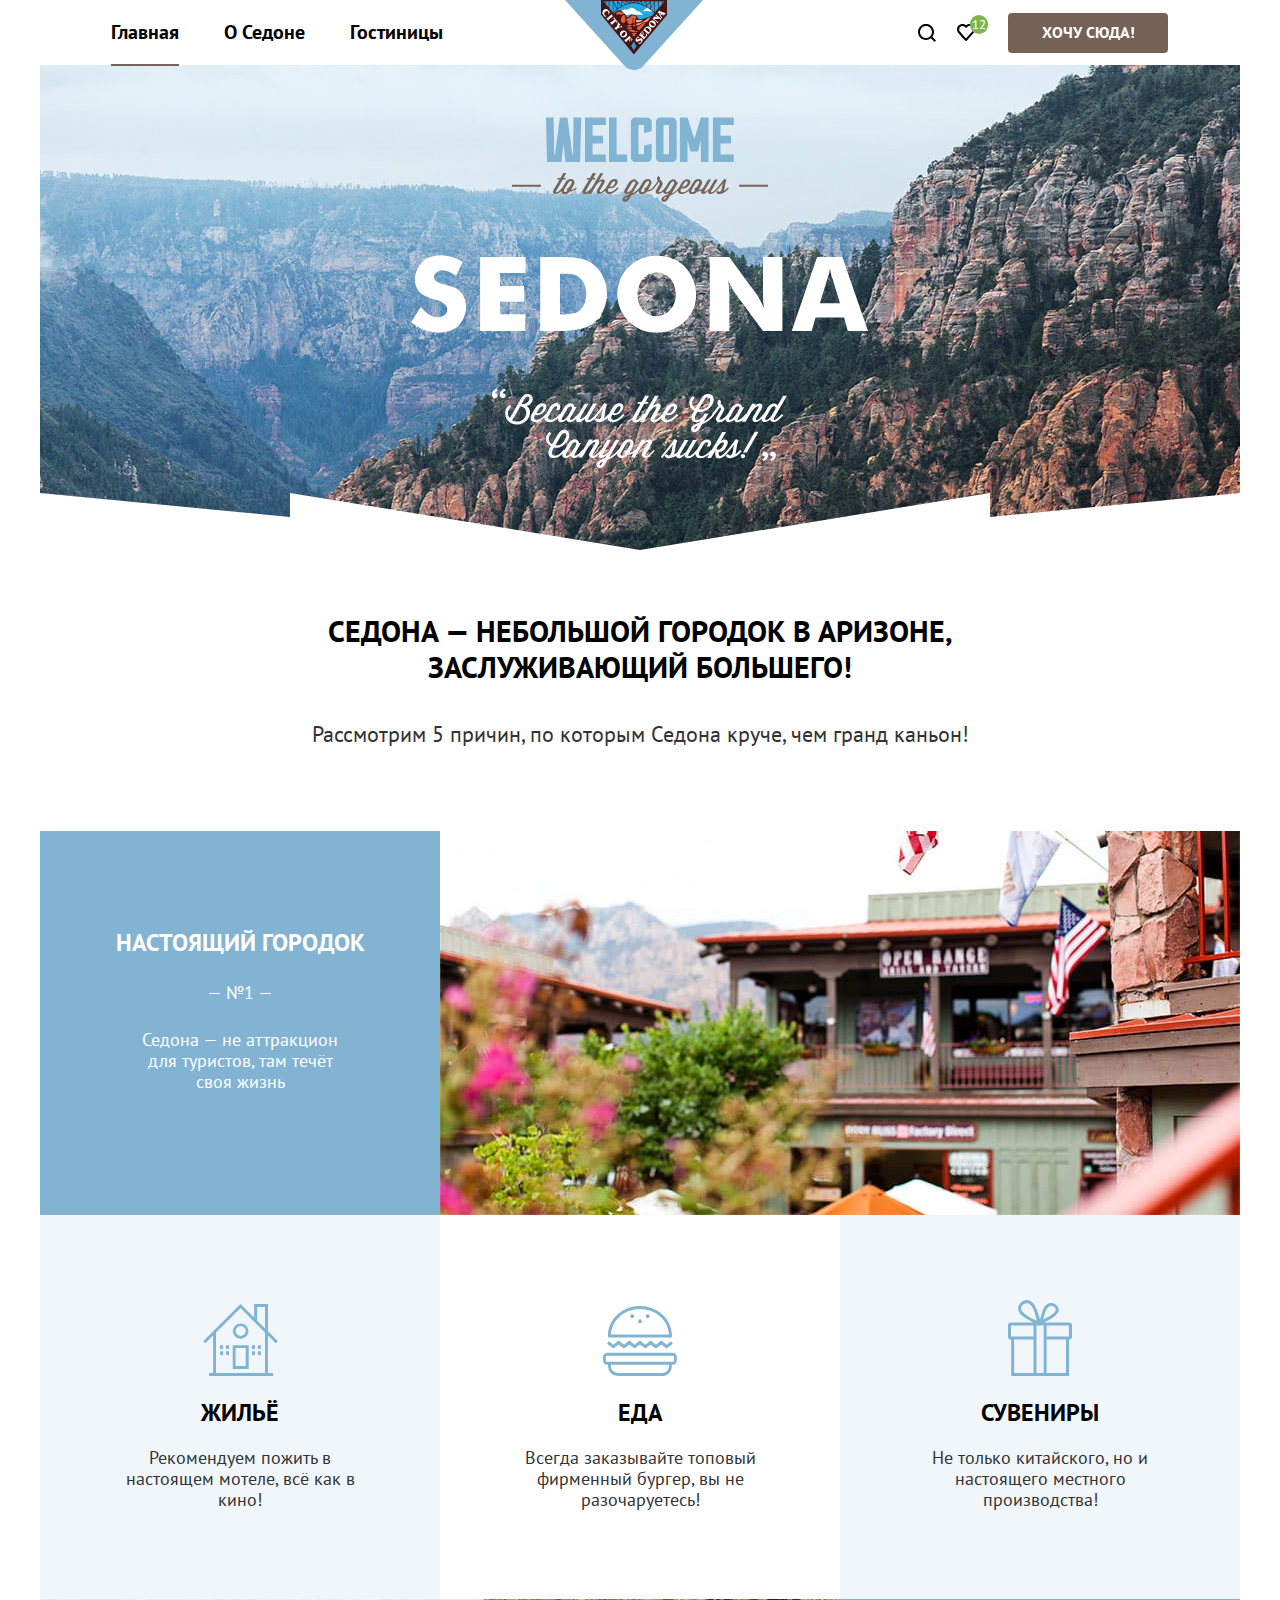
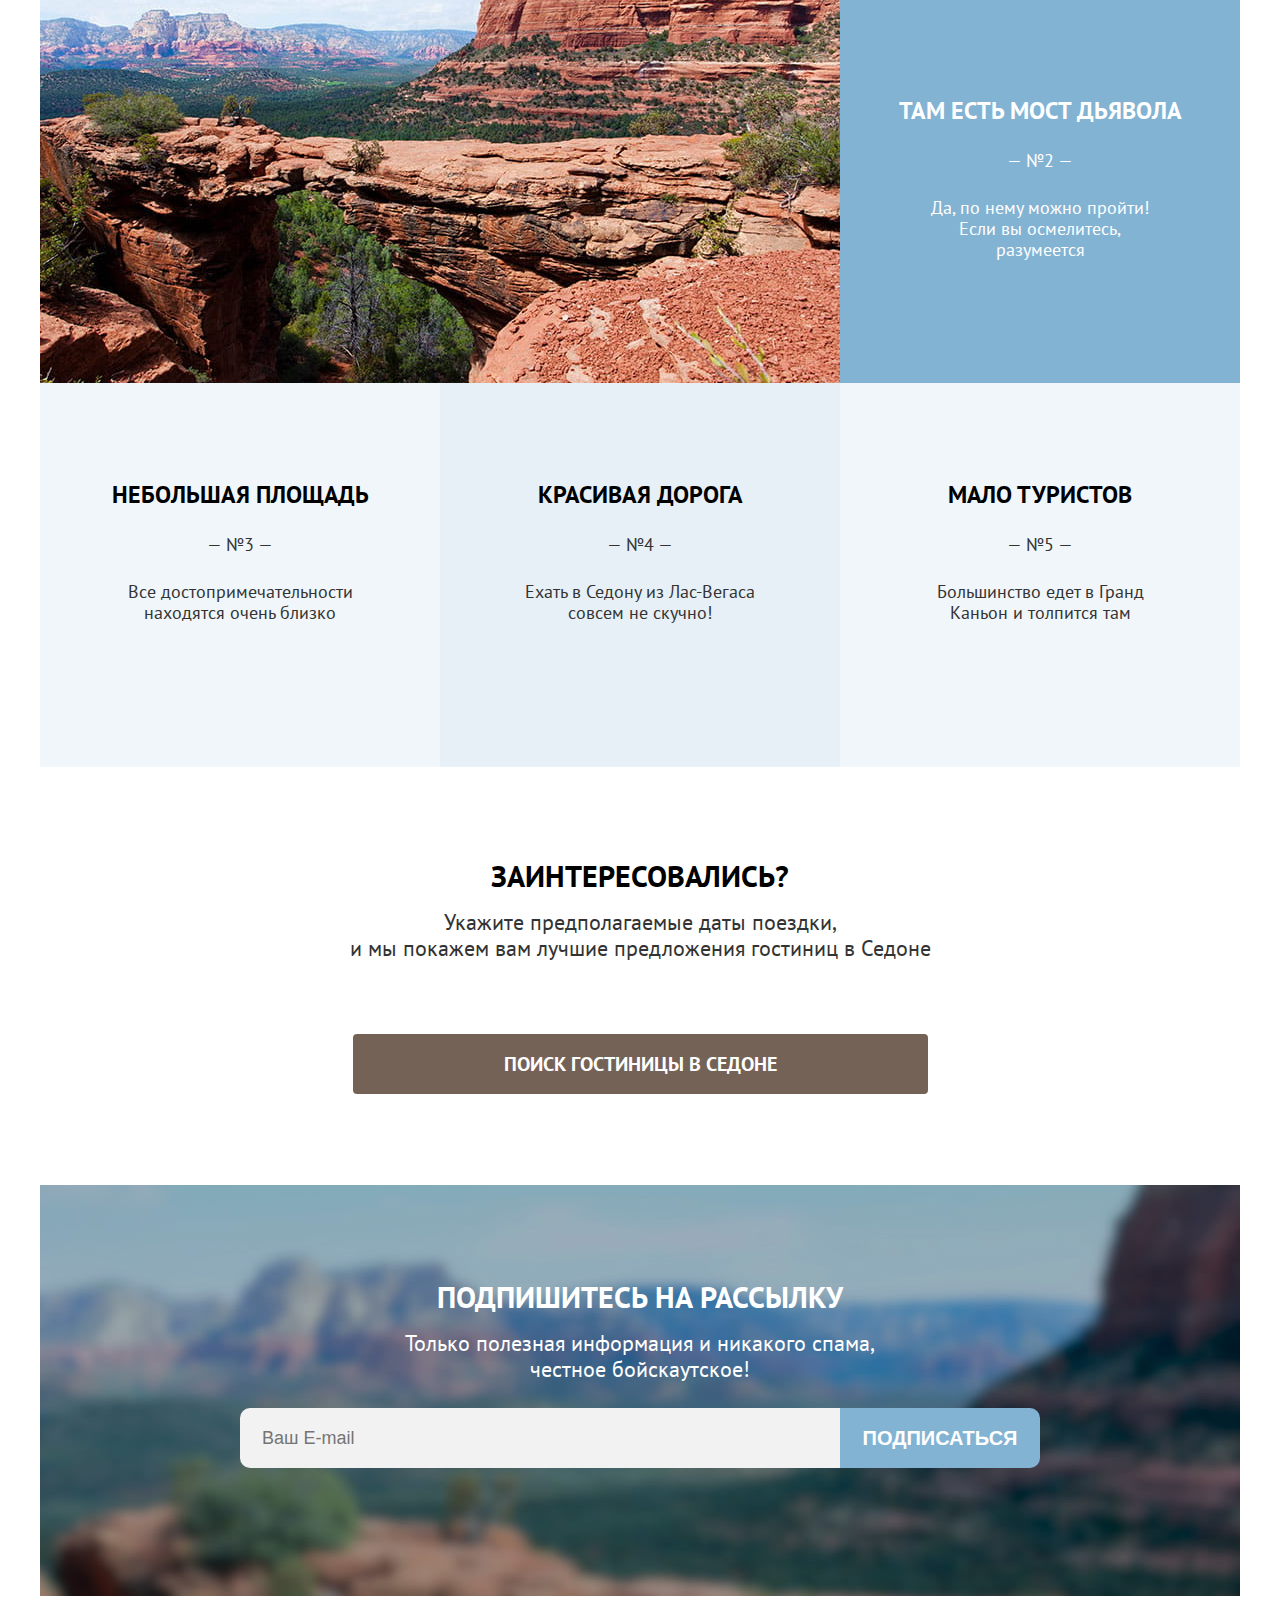
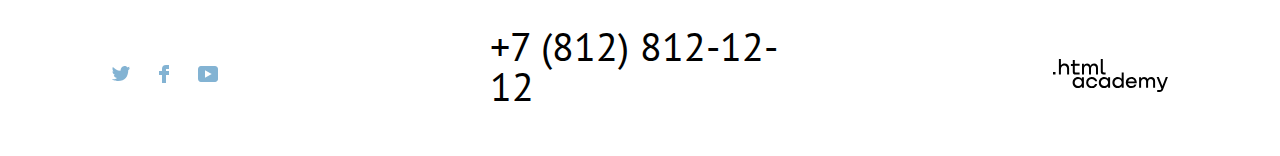
==== index.html @ c5d633c3 "декоративные элементы на главной странице" ====
<!DOCTYPE html>
<html lang="ru">
  <head>
    <meta charset="utf-8">
    <title>HTML Academy: Седона</title>
    <link rel="stylesheet" href="styles/styles.css">
  </head>

  <body>
    <header class="page-header content-container">
      <nav class="navigation">
        <ul class="navigation-list">
          <li class="navigation-item">
            <a class="navigation-link " >Главная</a>
          </li>
          <li class="navigation-item">
            <a class="navigation-link" href="about.html">О Седоне</a>
          </li>
          <li class="navigation-item">
            <a class="navigation-link" href="catalog.html">Гостиницы</a>
          </li>
        </ul>

        <a class="navigation-logo" href="#">
          <img class="logo" src="img/sedona-mini-logo.svg" width="138" height="70" alt="логотип города Седона">
        </a>

        <ul class="navigation-list navigation-user">
          <li class="navigation-item">
            <a class="navigation-link" href="#">
              <svg class="navigation-icon"
              aria-hidden="true" focusable="false"
              width="18" height="18"
              viewBox="0 0 18 18"
              xmlns="http://www.w3.org/2000/svg">
              <path d="m18 16.5-3.7-3.7c1-1.3 1.7-3 1.7-4.9 0-4.4-3.6-8-8-8S0 3.6 0 8c0 4.4 3.6 8 8 8 1.8 0 3.5-.6 4.9-1.7l3.7 3.7 1.4-1.5ZM8 14c-3.3 0-6-2.7-6-6s2.7-6 6-6 6 2.7 6 6-2.7 6-6 6Z"/>
              </svg>
              <span class="visually-hidden">
                Поиск
              </span>
            </a>
          </li>
          <li class="navigation-item">
            <a class="navigation-link" href="#">
              <svg class="navigation-icon"
              aria-hidden="true" focusable="false"
              width="18" height="17"
              viewBox="0 0 18 17"
              xmlns="http://www.w3.org/2000/svg">
              <path d="M8.9 17c-.3 0-.6-.1-.8-.4-5.4-6.1-6.7-7.5-7-7.9C.4 7.8 0 6.6 0 5.4 0 2.4 2.4 0 5.5 0 6.8 0 8 .5 9 1.3 10 .5 11.3 0 12.5 0c3 0 5.5 2.4 5.5 5.4 0 1.3-.5 2.5-1.3 3.4l-7 7.9c-.2.2-.4.3-.8.3Zm-6-9.5c.3.4 3.5 4 6.1 6.9l6.2-7c.5-.5.7-1.2.7-2 0-1.8-1.5-3.3-3.3-3.3-1 0-2 .5-2.7 1.3-.3.3-.6.4-.9.4-.3 0-.6-.2-.8-.4-.7-.8-1.7-1.3-2.7-1.3-1.8 0-3.3 1.5-3.3 3.3-.1.9.3 1.6.7 2.1-.1 0-.1 0 0 0Z"/>
              </svg>
              <span class="visually-hidden">
                Избранное
              </span>
            </a>
            <span class="round-green">12</span>
          </li>
          <li class="navigation-item">
            <a class="button wanna-go" href="#">Хочу сюда!</a>
          </li>
        </ul>
      </nav>
    </header>

    <main class="main-index main-container content-container">
      <div class="welcome-logo-cover">
        <img class="welcome-logo" src="img/welcome-index.svg" width="458" height="352" alt="Добро пожаловать в великолепную Седону">
      </div>
      <div class="wrapper-under-welcome">
      <h1 class="index-title under-welcome">Седона — небольшой городок в Аризоне,
        заслуживающий большего!</h1>
      <p class="text-under-index-title under-welcome">Рассмотрим 5 причин, по которым Седона круче, чем гранд каньон!
      </p>
      </div>


      <section class="advantages">
        <h2 class="visually-hidden">Преимущества</h2>
        <ol class="advantages-list">
          <li class="advantages-item ai-blue ai-with-pic ">
            <div class="experiment">
            <h3 class="advantages-title ai-blue">Настоящий городок</h3>
            <span class="advantages-number">— №1 —</span>
            <p class="advantages-description description-blue">Седона — не аттракцион для туристов, там течёт
            своя жизнь</p>
            </div>
            <div class="wrapper-advantages-item-sedona">
            <img class="advantages-photo-bug" src="img/cedona.jpg" width="800" height="384" alt="город Седона">
            </div>

            <ul class="reccomendation-list">
              <li class="reccomendation-item">
                <div class="housing reccomendation-picture"></div>
                <h3 class="reccomendation-title">Жильё</h3>
                <p class="reccomendation-description">Рекомендуем пожить в настоящем мотеле, всё как в кино!</p>
              </li>
              <li class="reccomendation-item">
                <div class="food reccomendation-picture"></div>
                <h3 class="reccomendation-title">Еда</h3>
                <p class="reccomendation-description">Всегда заказывайте
                топовый фирменный бургер, вы не разочаруетесь!</p>
              </li>
              <li class="reccomendation-item">
                <div class="souvenirs reccomendation-picture"></div>
                <h3 class="reccomendation-title">Сувениры</h3>
                <p class="reccomendation-description">Не только китайского,
                но и настоящего местного производства!</p>
              </li>
            </ul>
          </li>
          <li class="advantages-item ai-blue ai-with-pic">
            <div class="experiment">
            <h3 class="advantages-title ai-blue">Там есть мост дьявола</h3>
            <span class="advantages-number">— №2 —</span>
            <p class="advantages-description description-blue">Да, по нему можно пройти!
            Если вы осмелитесь, разумеется</p>
            </div>
            <div class="wrapper-advantages-item-sedona">
              <img class="advantages-photo-bug" src="img/bridge.jpg" width="800" height="384" alt="каменный мост">
            </div>
          </li>
          <li class="advantages-item">
            <h3 class="advantages-title">Небольшая площадь</h3>
            <span class="advantages-number">— №3 —</span>
            <p class="advantages-description">Все достопримечательности
            находятся очень близко</p>
          </li>
          <li class="advantages-item">
            <h3 class="advantages-title">Красивая дорога</h3>
            <span class="advantages-number">— №4 —</span>
            <p class="advantages-description">Ехать в Седону из Лас-Вегаса
            совсем не скучно!</p>
          </li>
          <li class="advantages-item">
            <h3 class="advantages-title">Мало туристов</h3>
            <span class="advantages-number">— №5 —</span>
            <p class="advantages-description">Большинство едет в Гранд Каньон
            и толпится там</p>
          </li>
        </ol>
      </section>

      <section class="interested">
        <h2 class="interested-index-title">Заинтересовались?</h2>
        <p class="interested-text">Укажите предполагаемые даты поездки,<br>
          и мы покажем вам лучшие предложения гостиниц в Седоне</p>
          <a class="button button-search" href="#">ПОИСК ГОСТИНИЦЫ В седоне</a>
      </section>
    </main>

    <footer class="page-footer content-container">
      <section class="newsletter">
        <h2 class="page-footer-title footer-title-white">Подпишитесь на рассылку</h2>
        <p class="newsletter-email">Только полезная информация и никакого спама, <br>
          честное бойскаутское!</p>
         <form class="newsletter-form" action="#" method="post">
          <label class="visually-hidden" for="newsletter-email">Email</label>
          <input class="field" placeholder="Ваш E-mail" type="email" name="newsletter-email" id="newsletter-email" required>
          <button class="button newsletter-button button-blue" type="submit">Подписаться</button>
         </form>
      </section>

      <section class="footer-social">
        <h2 class="visually-hidden">Социальные сети</h2>
        <ul class="footer-social-list">
          <li class="footer-social-item">
            <a class="button social-link" href="#">
              <svg class="social-icon"
              aria-hidden="true" focusable="false"
              width="18" height="15"
              viewBox="0 0 18 15" fill="#83B3D3"
              xmlns="http://www.w3.org/2000/svg"><g clip-path="url(#a)"><path d="M11.6.2c1.8-.5 3.2.3 3.8 1.2.7-.2 1.4-.5 2.1-.7 0 .9-.6 1.5-.9 1.8.7.1 1.4-.6 1.4-.6-.2 1-1.1 1.8-1.7 2C16.1 10.7 13 15.1 5.7 15h-.5c-.4 0-4.4-.5-5.2-1.9 2.4.2 4.1-.4 5-1.2-1-.3-2.9-.4-3.2-2.9.4.1.6.2 1.3.1C1.8 8.3.4 7.5.5 5.3c.3.3 1.1.5 1.4.5C1.1 5.6-.2 2.5.9.9c1.9 1.9 4 3.6 7.6 3.8C8.7 2.3 9.7.8 11.6.2Z" /></g><defs><clipPath id="a"><path fill="#fff" d="M0 0h18v15H0z"/></clipPath></defs>
              </svg>
              <span class="visually-hidden">Твиттер</span>
            </a>
          </li>
          <li class="footer-social-item">
            <a class="button social-link" href="#">
              <svg class="social-icon"
              aria-hidden="true" focusable="false"
              width="10" height="18"
              viewBox="0 0 10 18" fill="#83B3D3"
              xmlns="http://www.w3.org/2000/svg">
              <path d="M7 0a4 4 0 0 0-4 4v2H0v4h3v8h4v-8h3V6H7V4h3V0H7Z"/>
              </svg>
              <span class="visually-hidden">ФейсБук</span>
            </a>
          </li>
          <li class="footer-social-item">
            <a class="button social-link" href="#">
              <svg class="social-icon"
              aria-hidden="true" focusable="false"
              width="20" height="16"
              viewBox="0 0 20 16" fill="#83B3D3"
              xmlns="http://www.w3.org/2000/svg"><g clip-path="url(#b)"><path d="M17 0H2.9C1.2 0 0 1.5 0 3.2v9.5C0 14.5 1.2 16 2.9 16h14.3c1.5 0 2.9-1.5 2.9-3.2V3.2C19.9 1.5 18.7 0 17 0ZM7 11.8V4.2L13.7 8 7 11.8Z"/></g><defs><clipPath id="b"><path fill="#fff" d="M0 0h20v16H0z"/></clipPath></defs>
              </svg>
              <span class="visually-hidden">Ютюб</span>
            </a>
          </li>
        </ul>
      </section>

      <section class="contacts">
        <h2 class="visually-hidden">Номер телефона</h2>
          <a class="contacts-phone" href="tel:+78128121212">+7 (812) 812-12-12</a>
      </section>

      <section class="madein">
        <h2 class="visually-hidden">Сделоно в</h2>
          <a class="madein-link" href="https://htmlacademy.ru/">
            <svg class="madein-logo" width="115" height="34"
            aria-hidden="true" focusable="false"
            viewBox="0 0 115 34"
            xmlns="http://www.w3.org/2000/svg"><path d="M0 12.9v2.6h2.5v-2.6H0ZM11.6 4.5c-1.6 0-2.8.7-3.6 1.7h-.1V0h-2v15.5h2v-5.3c0-2.1 1.3-3.6 3.3-3.6 1.8 0 2.9 1.4 2.9 3.2v5.7h2V9.4c.1-3-1.8-4.9-4.5-4.9ZM26.6 4.8h-4.8V1.1h-2v3.8h-1.9v2h1.9v6c0 1.7 1 2.7 2.7 2.7h4.1v-2h-3.7c-.7 0-1.1-.4-1.1-1.1V6.8h4.8v-2ZM41.1 4.6c-1.6 0-2.9.8-3.5 2.1h-.1a3.7 3.7 0 0 0-3.4-2.1c-1.4 0-2.5.8-3.1 1.8h-.1V4.8H29v10.6h2V10c0-2 1-3.5 2.6-3.5 1.5 0 2.4 1 2.4 2.6v6.3h2V9.8c0-2.4 1.4-3.3 2.6-3.3 1.5 0 2.4 1 2.4 2.6v6.3h2V8.9c.1-2.5-1.4-4.3-3.9-4.3ZM47.8 12.7c0 1.7 1 2.7 2.8 2.7h2v-2h-1.7c-.7 0-1.1-.4-1.1-1.1V0h-2v12.7ZM28.9 19.7a4.9 4.9 0 0 0-3.9-1.8c-3.1 0-5.4 2.3-5.4 5.6s2.3 5.6 5.4 5.6c1.8 0 3-.8 3.8-1.9h.1v1.6h2V18.2h-2v1.5Zm-3.6 7.4a3.5 3.5 0 0 1-3.6-3.6c0-2 1.4-3.6 3.6-3.6s3.6 1.6 3.6 3.6c0 1.9-1.4 3.6-3.6 3.6ZM44.2 22c-.5-2.4-2.6-4.1-5.4-4.1a5.4 5.4 0 0 0-5.6 5.6c0 3.1 2.2 5.6 5.6 5.6 2.8 0 4.9-1.8 5.4-4.2h-2.1a3.4 3.4 0 0 1-3.3 2.3 3.5 3.5 0 0 1-3.6-3.6c0-2 1.4-3.6 3.6-3.6 1.6 0 2.8 1 3.3 2.2h2.1V22ZM55.1 19.7a4.9 4.9 0 0 0-3.9-1.8c-3.1 0-5.4 2.3-5.4 5.6s2.3 5.6 5.4 5.6c1.8 0 3-.8 3.8-1.9h.1v1.6h2V18.2h-2v1.5Zm-3.6 7.4a3.5 3.5 0 0 1-3.6-3.6c0-2 1.4-3.6 3.6-3.6s3.6 1.6 3.6 3.6c0 1.9-1.5 3.6-3.6 3.6ZM68.7 19.8a5 5 0 0 0-3.9-1.9c-3.1 0-5.4 2.3-5.4 5.6s2.2 5.6 5.4 5.6c1.7 0 3-.8 3.8-1.8h.1v1.5h2V13.4h-2v6.4Zm-3.6 7.3a3.5 3.5 0 0 1-3.6-3.6c0-2 1.4-3.6 3.6-3.6s3.6 1.6 3.6 3.6c-.1 2-1.5 3.6-3.6 3.6ZM78.3 17.9a5.4 5.4 0 0 0-5.5 5.6c0 3 2.1 5.6 5.5 5.6 2.5 0 4.5-1.3 5.2-3.6h-2.1c-.5 1-1.6 1.6-3 1.6-1.9 0-3.3-1.3-3.4-2.9h8.8c.2-3.6-2-6.3-5.5-6.3Zm0 1.9c1.7 0 3 1 3.3 2.6h-6.5a3.2 3.2 0 0 1 3.2-2.6ZM98.2 17.9a4 4 0 0 0-3.6 2h-.1c-.6-1.2-1.8-2-3.4-2-1.4 0-2.5.7-3.1 1.8v-1.5h-1.9v10.6h2v-5.4c0-2 1-3.4 2.6-3.5 1.5 0 2.4 1 2.4 2.6v6.3h2v-5.6c0-2.4 1.4-3.3 2.6-3.3 1.5 0 2.4 1 2.4 2.6v6.3h2v-6.5c.1-2.6-1.4-4.4-3.9-4.4ZM109.4 27l-3.6-8.9h-2.2l4.8 11.6c-.3.9-.7 1.2-1.7 1.2h-2.5v2h2.5c1.8 0 2.8-.8 3.5-2.6l4.7-12.2h-2.1l-3.4 8.9Z"/>
            </svg>
          </a>
      </section>
    </footer>
  </body>
</html>
---- styles/styles.css ----
@font-face {
  font-family: "PT Sans";
  font-style: normal;
  font-weight: 400;
  src: url("../fonts/ptsans-400.woff2") format("woff2");
  font-display: swap;
}

@font-face {
  font-family: "PT Sans";
  font-style: normal;
  font-weight: 700;
  src: url("../fonts/ptsans-700.woff2") format("woff2");
  font-display: swap;
}

.visually-hidden {
  position: absolute;
  width: 1px;
  height: 1px;
  margin: -1px;
  padding: 0;
  border: 0;
  clip: rect(0 0 0 0);
  overflow: hidden;
}

html {
  height: 100%;
}

body {
  margin: 0;
  display: flex;
  flex-direction: column;
  min-height: 100%;
  font-family: "PT Sans", "Verdana", sans-serif;
  font-weight: 400;
  font-size: 18px;
  line-height: 21px;
  color: #333333;
  background-color: #FFFFFF;
}
.pagination,
.hotel-card,
.infrastructure-type-filter,
.hotels-found-container{
  display: flex;
  list-style-type: none;
}

.hotels-found-container {
  width: 1057px;
}

.sorting-type {
  margin-right: 81px;
}
.pagination {
  width: 368px;
}
.pagination-item:not(:last-child) {
  margin-right: 8px;
}
.hotel-quantity-on-page,
.rating-container {
  margin-left: auto;
}

.content-container {
  margin: 0 auto;
  width: 1200px;
}

.catalog-container {
  display: flex;
  flex-direction: column;
  width: 1056px;
  margin: 0 auto;
}

.main-container {
  flex-grow: 1;
}

.pagination-container,
.navigation,
.navigation-list {
  display: flex;
  flex-wrap: wrap;
}

.page-header {
  z-index: 1;
}
.navigation {
  padding-left: 59px;
  padding-right: 72px;
}

.reccomendation-list,
.advantages-list,
.pagination,
.hotel-list,
.catalog-filter-list,
.navigation-list,
.footer-social-list,
.breadcrumbs {
  margin: 0;
  padding: 0;
  list-style-type: none;
}

.breadcrumbs {
  display: flex;
  align-items: center;
}

.footer-social-list {
  display: flex;
  flex-wrap: wrap;
}

.footer-social {
  width: 179px;
  margin-left: 61px;
}

.footer-social-item .button {
  background-color: #FFFFFF;
}

.footer-social-item:nth-child(3n+1) {
  margin-right: 3px;
}

.footer-social-item:nth-child(3n+2) {
  margin-right: 4px;
}

.navigation-list {
  width: 400px;
  align-items: center;
}

.navigation-list:nth-child(1) .navigation-item:not(:nth-child(3)) {
  margin-right: 21px;
}

.navigation-user .navigation-item:nth-child(3n+2) {
  margin-left: 1px;
}

.navigation-user .navigation-item:nth-child(3n+3) {
  margin-left: 23px;
}

.navigation-user {
  justify-content: flex-end;
}

.navigation-user .navigation-link {
  display: flex;
  align-items: center;
  justify-content: center;
  padding: 10px;
}

.wrapper-under-welcome {
  padding-top: 63px;
  padding-bottom: 79px;
  padding-left: 240px;
  padding-right: 240px;
}

.under-welcome {
  margin: 0;
}

.navigation-user .navigation-item:nth-child(2) {
  position:relative;
}
.round-green {
  color: #FFFFFF;
  display: block;
  padding: 3px;
  background-color: #7DB54F;
  border-radius: 50%;
  position:absolute;
  top: -3px;
  right: -7px;
  transform: scale(0.7);
}

.advantages-list,
.reccomendation-list,
.ai-with-pic {
  display: grid;
  grid-template-columns: repeat(3, 400px);
}

.ai-with-pic {
  grid-column: 1/-1;
}

 .ai-with-pic:nth-child(3n+1) .wrapper-advantages-item-sedona {
  grid-column: 2/-1;
 }

 .ai-with-pic:nth-child(2n) .wrapper-advantages-item-sedona {
   grid-column: 1/3;
   grid-row: 1/2;
 }

.reccomendation-item,
.experiment {
  width: 400px;
  min-height: 384px;
}
.wrapper-advantages-item-sedona {
  width: 800px;
}

.advantages-photo-bug {
  display: block;
}

.interested {
  display: flex;
  flex-direction: column;
  align-items: center;
}
.page-footer {
  display: flex;
  flex-wrap: wrap;
  justify-content: space-between;
  align-items: center;
}

.contacts {
  width: 361px;
  margin: 15px auto 35px auto;
}
.madein {
  width: 160px;
  margin-right: 50px;
}

.madein-link {
  display:flex;
  align-items:center;
  justify-content: center;
  padding: 18px 22px;
}

.madein-link:hover .madein-logo {
  fill: #756257;
}

.madein-link:focus .madein-logo {
  fill: #756257;
}
.madein-link:focus {
box-shadow: inset 0 0 0 3px #83B3D3;
outline: none;
border-radius: 10px;
}

.madein-link:active .madein-logo {
  fill: #756257;
  opacity: 30%;
}

.navigation-link  {
  color: #000000;
  font-weight: 700;
  padding: 6px 12px;
  font-size: 20px;
  line-height: 26px;
  text-decoration: none;
}

.social-link {
  display: flex;
  align-items: center;
  justify-content: center;
}

.footer-social-item:nth-child(1) .social-link {
  padding: 12px 11px;
}

.footer-social-item:nth-child(2) .social-link {
  padding: 11px 15px;
}

.footer-social-item:nth-child(3) .social-link {
  padding: 12px 10px;
}

.social-icon,
.navigation-icon {
  display: block;
}

.social-link:hover .social-icon {
  fill:#68A2CA;
}

.social-link:focus {
  box-shadow: inset 0 0 0 3px #83B3D3;
  outline: none;
  border-radius: 10px;
}

.social-link:focus .social-icon {
  fill:#68A2CA;
}

.social-link:active .social-icon {
  fill:#68A2CA;
  opacity: 30%;
}

.navigation-link:hover,
.contacts-phone:hover {
  color: #756257;
}

.navigation-link:focus,
.contacts-phone:focus {
  color: #756257;
  box-shadow: inset 0 0 0 3px #83B3D3;
  outline: none;
  border-radius: 10px;
}
.navigation-link:not([href]) {
  text-decoration-line:underline;
  text-decoration-style: solid;
  text-decoration-color:#756257;
  text-decoration-thickness: 2px;
  text-underline-offset: 25px;
}

.navigation-link:active,
.contacts-phone:active {
  color: #756257;
  opacity: 30%;
}

.navigation-link:hover .navigation-icon {
  fill: #756257;
}

.navigation-link:focus .navigation-icon {
  fill: #756257;
}

.navigation-link:active .navigation-icon {
  fill: #756257;
  opacity: 30%;
}

.wanna-go:hover,
.button-search:hover {
  background-color: #615048;
}

.wanna-go:focus,
.button-search:focus {
  background-color: #615048;
  box-shadow: 0 0 0 3px #83B3D3;
  outline: none;
  border-radius: 4px;
}

.wanna-go:active,
.button-search:active {
  background-color: #615048;
  color: rgba(255, 255, 255, 0.3);
}

.wanna-go {
  display: block;
  width: 160px;
  padding-top: 9px;
  padding-bottom: 10px;
}
.grid-button-toggle {
  cursor: pointer;
  width: 48px;
  height: 48px;
  display: flex;
  align-items: center;
  justify-content: center;
  padding: 17px 16px;
  background-color: #FFFFFF;
  box-sizing: border-box;
  box-shadow: inset 0 0 0 2px #e5e5e5;
  border-radius: 4px;
}

.grid-button-toggle:nth-of-type(2) {
  margin-left: 8px;
  margin-right: 8px;
}

.grid-button-toggle:hover {
  box-shadow: inset 0 0 0 2px #83B3D3;
}

.grid-button-toggle:focus {
  box-shadow: inset 0 0 0 2px #83B3D3;
  outline: none;
}

.grid-button-toggle-current {
  box-shadow: inset 0 0 0 2px #000000;
  outline: none;
}

.button-container {
  display: flex;
  flex-direction: column;
}

.button {
 display: inline-block;
 font-size: 16px;
 color: #FFFFFF ;
 font-weight: 700;
 box-sizing: border-box;
 background-color: #756257;
 border: none;
 border-radius: 4px;
 text-align: center;
 text-transform: uppercase;
 text-decoration: none;
 cursor: pointer;
}

.button-blue {
  background-color: #83B3D3;
}

.button-blue:hover {
  background-color: #68A2CA;
}

.button-blue:focus {
  background-color: #68A2CA;
  box-shadow: 0 0 0 3px #756257;
  outline: none;
  border-radius: 4px;
}

.newsletter-button:focus {
  border-top-right-radius: 10px;
  border-bottom-right-radius: 10px;
  border-top-left-radius: 0px;
  border-bottom-left-radius: 0px;
}

.button-blue:active {
  color: rgba(255, 255, 255, 0.3);
  background-color: #68A2CA;
}
.button-apply:focus {
  box-shadow: 0 0 0 3px #FFFFFF;
  outline: none;
  border-radius: 4px;

}
.button-search {
  min-width: 575px;
  padding-top: 12px;
  padding-bottom: 12px;
  font-size: 20px;
  line-height: 36px;
  margin-bottom: 91px;
}

.newsletter-button {
  width: 200px;
  min-height: 60px;
  padding: 0;
  font-size: 20px;
  line-height: 26px;
  border-radius: 0px 10px 10px 0px;
  margin: 0;
}

.pagination-load-more {
  align-self: center;
  width: 625px;
  font-size: 20px;
  line-height: 26px;
}

.button-reset {
  display: inline-block;
  background: transparent;
  border: none;
  color: #FFFFFF;
  text-decoration: none;
  font-weight: 400;
  font-size: 18px;
  line-height: 23px;
  text-align: center;

}

.pagination-link {
  display: block;
  box-sizing: border-box;
  width: 55px;
  height: 55px;
  font-size: 20px;
  line-height: 26px;
  padding: 15px;
}

.breadcrumbs-link {
  display: flex;
  align-items: center;
  justify-content: center;
  color: #FFFFFF;
  font-size: 16px;
  text-decoration: none;
}

.breadcrumbs-item:nth-child(2) {
  margin-left: 10px;
}
.breadcrumbs-item {
  position: relative;
}

.breadcrumbs-item:nth-child(2):before{
  content: url(../img/nav-vector.svg);
  position: absolute;
  left: -7px;
}

.breadcrumbs-item:nth-child(1) .breadcrumbs-link {
  padding: 6px 8px 9px 8px;
}

.breadcrumbs-item:nth-child(2) .breadcrumbs-link {
  padding: 3px 8px;
}

.breadcrumbs-link:hover .bread-home{
  fill: rgba(255, 255, 255, 0.6);
}
.breadcrumbs-link:hover {
  color: rgba(255, 255, 255, 0.6);
}

.breadcrumbs-link:focus {
  box-shadow: inset 0 0 0 3px #83B3D3;
  outline: none;
  border-radius: 4px
}

.breadcrumbs-link:active .bread-home {
  fill: rgba(255, 255, 255, 0.3);
}

.breadcrumbs-link:active {
  color: rgba(255, 255, 255, 0.3);
}

.main-index {
  text-align: center;
}

.index-title,
.interested-index-title,
.page-footer-title {
  font-weight: 700;
  font-size: 30px;
  line-height: 36px;
  color: #000000;
  text-transform: uppercase;
}

.page-footer-title {
  margin-top: 94px;
  margin-bottom: 15px;
}

.newsletter-email {
  font-size: 22px;
  line-height: 26px;
  margin-top: 0;
  margin-bottom: 26px;;
}

.newsletter-form {
  display: flex;
  justify-content: center;
  margin-bottom: 94px;
}
.field {
  width: 600px;
  font-size: 18px;
  line-height: 26px;
  background-color: #F2F2F2;
  border-top-left-radius: 10px;
  border-bottom-left-radius: 10px;
  border: none;
  margin: 0;
  padding-left: 22px;
  padding-right: 19px;
  box-sizing: border-box;
}

.interested-index-title {
  margin-top: 91px;
  margin-bottom: 15px;
}

.interested-text {
  font-size: 22px;
  line-height: 26px;
  margin-top: 0;
  margin-bottom: 73px;
  width: 720px;
}

.index-title {
  padding-bottom: 8px;
}

.footer-title-white {
  color:#FFFFFF;
}

.newsletter-email-catalog {
  color: #333333;
}

.text-under-index-title {
  margin-top: 23px;
  font-size: 22px;
  line-height: 36px;
}

.advantages-title,
.reccomendation-title {
  color: #000000;
  font-weight: 700;
  font-size: 24px;
  line-height: 28px;
  text-transform: uppercase;
}

.advantages-title {
  margin-top: 98px;
  margin-bottom: 25px;
  margin-left: auto;
  margin-right: auto;
}

.advantages-description {
  margin-top: 26px;
  margin-bottom: 77px;
  margin-left: 75px;
  margin-right: 75px;
}

.description-blue {
  margin-left: 90px;
  margin-right: 90px;
}

.advantages-number {
  display: block;
}

.reccomendation-title {
  margin-top: 0px;
  margin-bottom: 20px;
}

.ai-blue {
  color: #FFFFFF;
}

.experiment {
  background-color:#83B3D3;
}

.reccomendation-description {
  color: #333333;
  width: 250px;
  margin-top: 0;
  margin-bottom: 79px;
  margin-left: 75px;
  margin-right: 75px;
}

.reccomendation-item:nth-child(1n) {
  background-color: rgba(131, 179, 211, 0.12);
}

.reccomendation-item:nth-child(2n) {
  background-color: #FFFFFF;
}

.advantages-item:nth-child(3n+3),
.advantages-item:nth-child(2n+3)  {
  background-color: rgba(131, 179, 211, 0.12);
  width: 400px;
  min-height: 384px;
}

.advantages-item:nth-child(2n+4) {
  background-color: rgba(131, 179, 211, 0.2);
  width: 400px;
  min-height: 384px;
}

.contacts-phone {
  display: block;
  padding: 15px;
  color: #000000;
  font-size: 40px;
  line-height: 40px;
  text-decoration: none;
}

.inner-header-title {
  color: #FFFFFF;
  font-weight: 700;
  font-size: 60px;
  line-height: 78px;
  margin-top: 35px;
  margin-bottom: 5px;
  margin-left: 71px;
}

.catalog-filter-group{
  color: #FFFFFF;
}

.catalog-filter-title {
  font-weight: 700;
  font-size: 20px;
  line-height: 26px;
}

.control-label {
  font-weight: 400;
  font-size: 18px;
  line-height: 23px;
}

.hotels-found-total {
  color: #000000;
  font-weight: 700;
  font-size: 30px;
  line-height: 39px;
  text-transform: uppercase;
  margin-top: 0;
  margin-bottom: 0;
  margin-right: auto;
}

.hotel-card {
  line-height: 23px;
}

.hotel-title-link {
  color: #000000;
  font-weight: 700;
  font-size: 24px;
  line-height: 31px;
  text-decoration: none;
}

.hotel-rating-text {
  width: 160px;
  background-color: #F2F2F2;
  border-radius: 4px;
  font-size: 16px;
  line-height: 21px;
  text-align: center;
  text-transform: uppercase;
}

.hotel-quantity-on-page {
  line-height: 23px;
}

.navigation-list:first-of-type {
  margin-top: 19px;
  margin-bottom: 20px;
}

.navigation-user {
  align-items: center;
}

.navigation-logo {
  margin: 0 auto;
  margin-bottom: -34px;
  z-index: 1;
  width: 138px;
  color: #000000;
  background-color: transparent;
}

.welcome-logo-cover {
  position: relative;
  color: #000000;
  background-color: white;
  background: url("../img/divider.svg") no-repeat bottom, url("../img/background-index.jpg") no-repeat;
}

.welcome-logo {
  margin-left: auto;
  margin-right: auto;
  margin-top: 52px;
  margin-bottom: 77px;
}

.housing {
  margin: 89px auto 23px auto;
  width: 75px;
  height: 72px;
  background-image: url("../img/housing.svg");
  background-repeat: no-repeat;
}

.food {
  margin: 91px auto 23px auto;
  width: 74px;
  height: 70px;
  background-image: url("../img/food.svg");
  background-repeat: no-repeat;
}

.souvenirs {
  margin: 85px auto 23px auto;
  width: 64px;
  height: 76px;
  background-image: url("../img/souvenirs.svg");
  background-repeat: no-repeat;
}

.newsletter {
  width: 1200px;
  min-height: 411px;
  color: #FFFFFF;
  background-color: #000000;
  background-image: url("../img/background-main-mail.jpg");
  background-repeat: no-repeat;
  text-align: center;
}

.newsletter-catalog {
  background-image: none;
  background-color:#FFFFFF;
}


.main-inner {
  min-height: 408px;
  background-image: url("../img/background-catalog-filter.jpg");
  background-repeat: no-repeat;
}

.hotel-rating-stars {
  height: 17px;
  background-color: white;
  background-image: url("../img/star.svg");
  background-repeat: repeat-x;
}

.hotel-rating-stars-one {
  width: 72px;
}

.hotel-rating-stars-two {
  width: 54px;
}

.hotel-rating-stars-three {
  width: 36px;
}

.hotel-rating-stars-four {
  width: 36px;
}
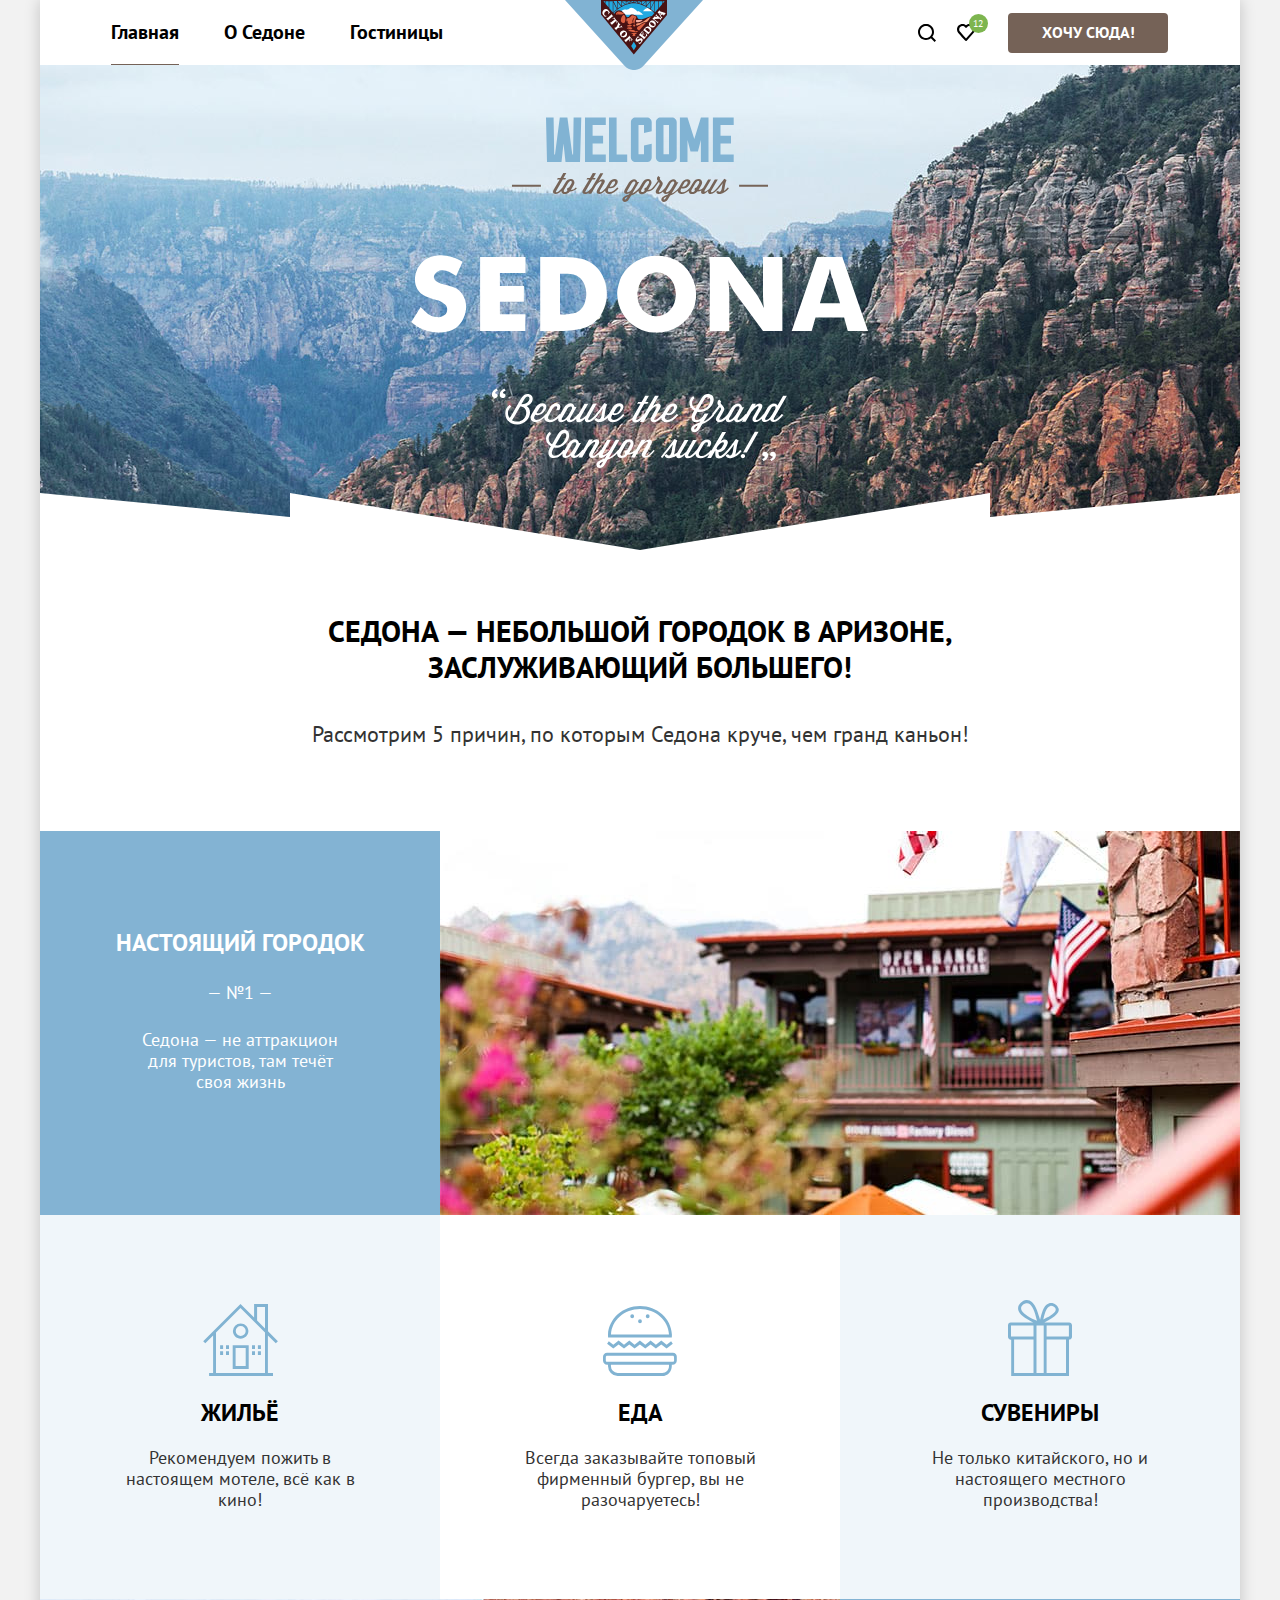
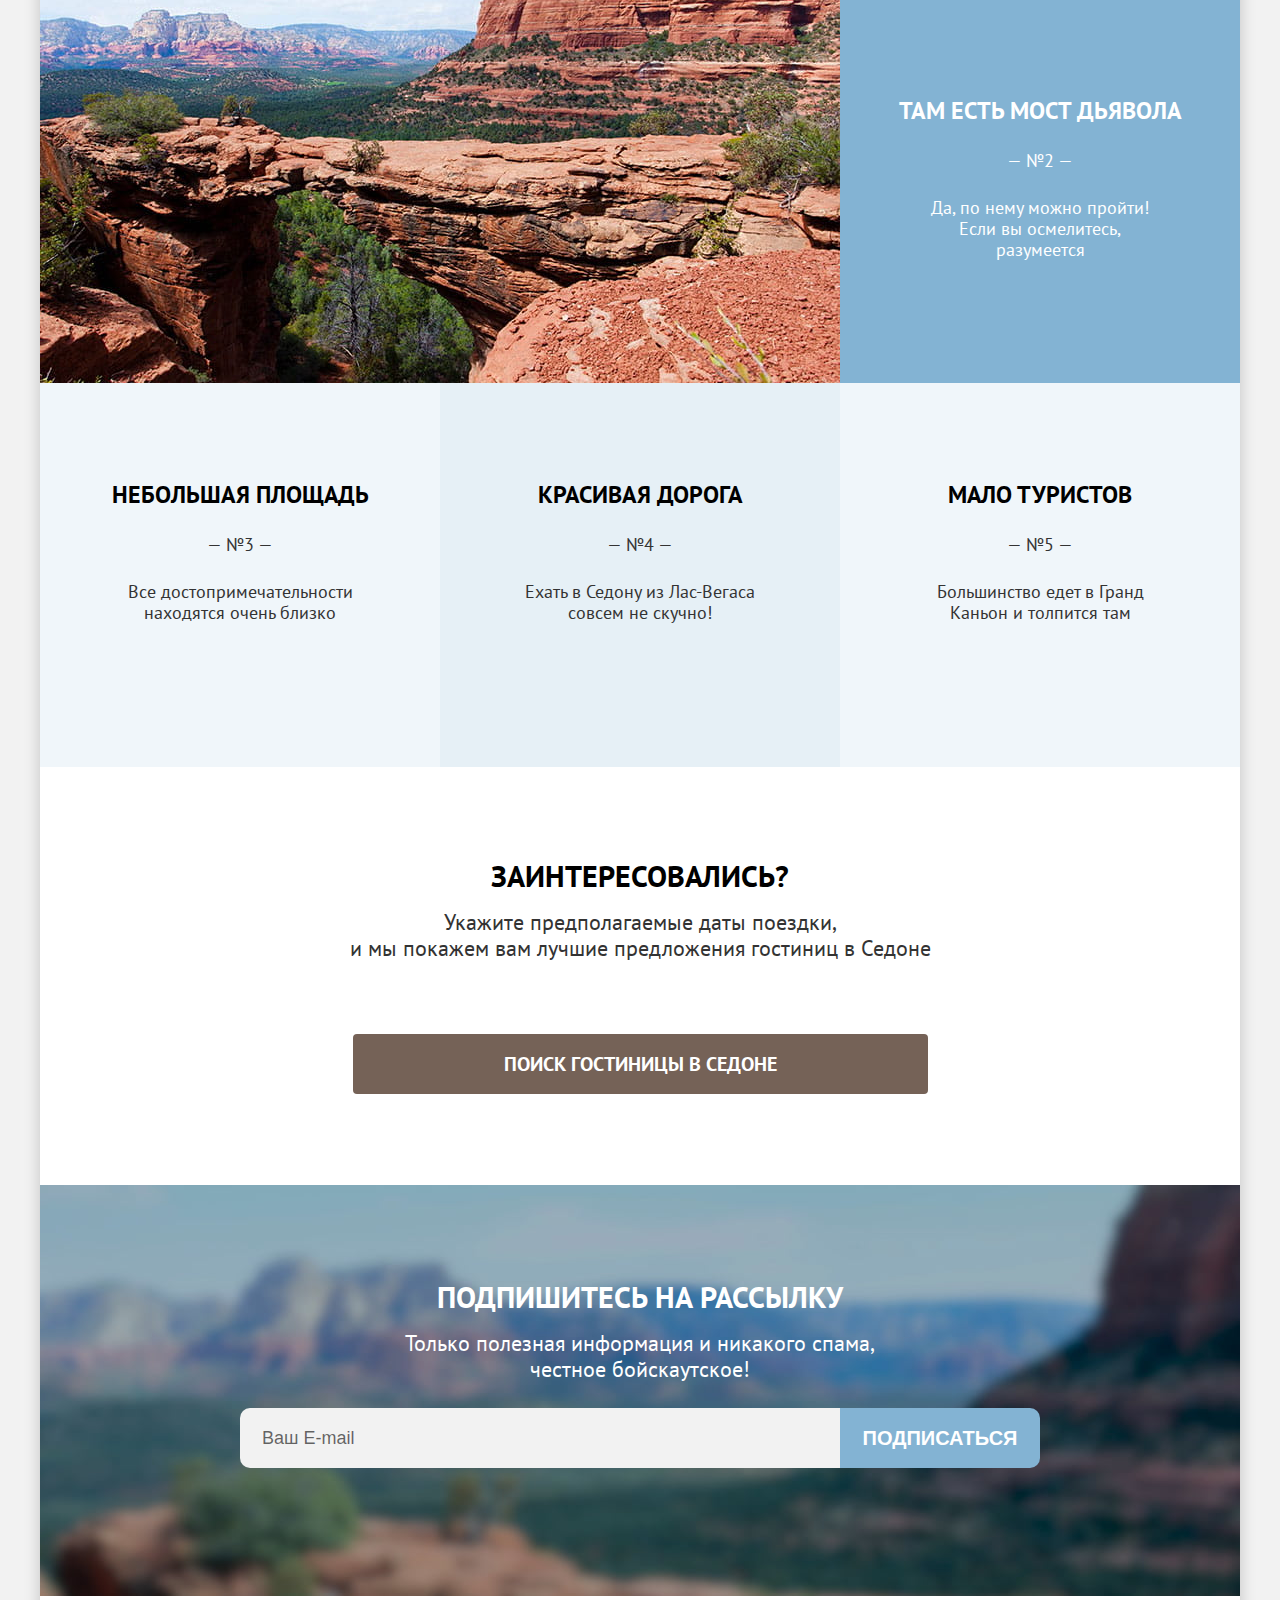
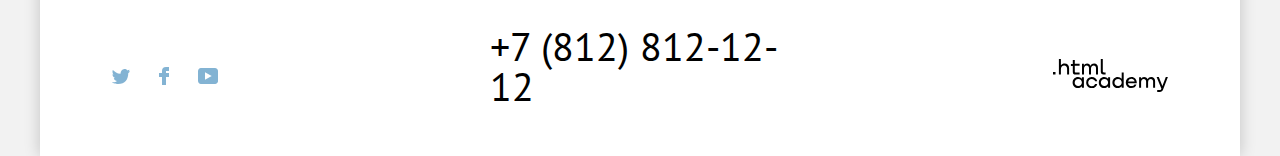
==== commit c843c357: "работа над ошибками" ====
--- a/index.html
+++ b/index.html
@@ -7,7 +7,8 @@
   </head>
 
   <body>
-    <header class="page-header content-container">
+    <div class="content-container">
+    <header class="page-header">
       <nav class="navigation">
         <ul class="navigation-list">
           <li class="navigation-item">
@@ -62,7 +63,7 @@
       </nav>
     </header>
 
-    <main class="main-index main-container content-container">
+    <main class="main-index main-container">
       <div class="welcome-logo-cover">
         <img class="welcome-logo" src="img/welcome-index.svg" width="458" height="352" alt="Добро пожаловать в великолепную Седону">
       </div>
@@ -148,7 +149,7 @@
       </section>
     </main>
 
-    <footer class="page-footer content-container">
+    <footer class="page-footer">
       <section class="newsletter">
         <h2 class="page-footer-title footer-title-white">Подпишитесь на рассылку</h2>
         <p class="newsletter-email">Только полезная информация и никакого спама, <br>
@@ -164,7 +165,7 @@
         <h2 class="visually-hidden">Социальные сети</h2>
         <ul class="footer-social-list">
           <li class="footer-social-item">
-            <a class="button social-link" href="#">
+            <a class="social-link" href="#">
               <svg class="social-icon"
               aria-hidden="true" focusable="false"
               width="18" height="15"
@@ -175,7 +176,7 @@
             </a>
           </li>
           <li class="footer-social-item">
-            <a class="button social-link" href="#">
+            <a class="social-link" href="#">
               <svg class="social-icon"
               aria-hidden="true" focusable="false"
               width="10" height="18"
@@ -187,7 +188,7 @@
             </a>
           </li>
           <li class="footer-social-item">
-            <a class="button social-link" href="#">
+            <a class="social-link" href="#">
               <svg class="social-icon"
               aria-hidden="true" focusable="false"
               width="20" height="16"
@@ -216,5 +217,6 @@
           </a>
       </section>
     </footer>
+    </div>
   </body>
 </html>
--- a/styles/styles.css
+++ b/styles/styles.css
@@ -39,7 +39,7 @@
   font-size: 18px;
   line-height: 21px;
   color: #333333;
-  background-color: #FFFFFF;
+  background-color: #F2F2F2;
 }
 .pagination,
 .hotel-card,
@@ -56,12 +56,15 @@
 .sorting-type {
   margin-right: 81px;
 }
+
 .pagination {
   width: 368px;
 }
+
 .pagination-item:not(:last-child) {
   margin-right: 8px;
 }
+
 .hotel-quantity-on-page,
 .rating-container {
   margin-left: auto;
@@ -70,6 +73,8 @@
 .content-container {
   margin: 0 auto;
   width: 1200px;
+  background: #FFFFFF;
+  box-shadow: 0px 0px 15px rgba(0, 0, 0, 0.2);
 }
 
 .catalog-container {
@@ -114,6 +119,8 @@
 .breadcrumbs {
   display: flex;
   align-items: center;
+  margin-left: 63px;
+  margin-bottom: 42px;
 }
 
 .footer-social-list {
@@ -183,13 +190,18 @@
 .round-green {
   color: #FFFFFF;
   display: block;
-  padding: 3px;
+  width: 19px;
+  height: 19px;
+  font-size: 10px;
+  line-height: 13px;
+  padding-top: 3px;
+  box-sizing: border-box;
+  padding-left: 4px;
   background-color: #7DB54F;
   border-radius: 50%;
-  position:absolute;
-  top: -3px;
-  right: -7px;
-  transform: scale(0.7);
+  position: absolute;
+  top: 0px;
+  left: 22px;
 }
 
 .advantages-list,
@@ -281,21 +293,11 @@
 }
 
 .social-link {
-  display: flex;
+  width: 40px;
+  height: 40px;
+  display:flex;
   align-items: center;
   justify-content: center;
-}
-
-.footer-social-item:nth-child(1) .social-link {
-  padding: 12px 11px;
-}
-
-.footer-social-item:nth-child(2) .social-link {
-  padding: 11px 15px;
-}
-
-.footer-social-item:nth-child(3) .social-link {
-  padding: 12px 10px;
 }
 
 .social-icon,
@@ -529,25 +531,26 @@
   text-decoration: none;
 }
 
-.breadcrumbs-item:nth-child(2) {
+.breadcrumbs-item:not(:nth-child(1)) {
   margin-left: 10px;
 }
 .breadcrumbs-item {
   position: relative;
 }
 
-.breadcrumbs-item:nth-child(2):before{
+.breadcrumbs-item:not(:nth-child(1)):before{
   content: url(../img/nav-vector.svg);
   position: absolute;
   left: -7px;
 }
 
-.breadcrumbs-item:nth-child(1) .breadcrumbs-link {
-  padding: 6px 8px 9px 8px;
-}
-
-.breadcrumbs-item:nth-child(2) .breadcrumbs-link {
+.breadcrumbs-item:not(:nth-child(1)) .breadcrumbs-link {
   padding: 3px 8px;
+}
+
+.bread-link-only-icon {
+  width: 28px;
+  height: 27px;
 }
 
 .breadcrumbs-link:hover .bread-home{
@@ -616,6 +619,30 @@
   box-sizing: border-box;
 }
 
+.field::-webkit-input-placeholder {
+  color: rgba(0, 0, 0, 0.6);
+}
+
+.field:hover {
+  background-color: #E5E5E5;
+}
+
+.field:focus {
+  background-color: #E5E5E5;
+  box-shadow: 0 0 0 3px #83B3D3;
+  outline: none;
+}
+
+.field:not(:placeholder-shown) {
+  background-color: #FFFFFF;
+  box-shadow: inset 0 0 0 2px #000000;
+}
+
+.field-with-error {
+  background-color: #FFFFFF;
+  box-shadow: inset 0 0 0 2px #FF5757;
+}
+
 .interested-index-title {
   margin-top: 91px;
   margin-bottom: 15px;
@@ -736,7 +763,7 @@
   font-weight: 700;
   font-size: 60px;
   line-height: 78px;
-  margin-top: 35px;
+  margin-top: 0;
   margin-bottom: 5px;
   margin-left: 71px;
 }
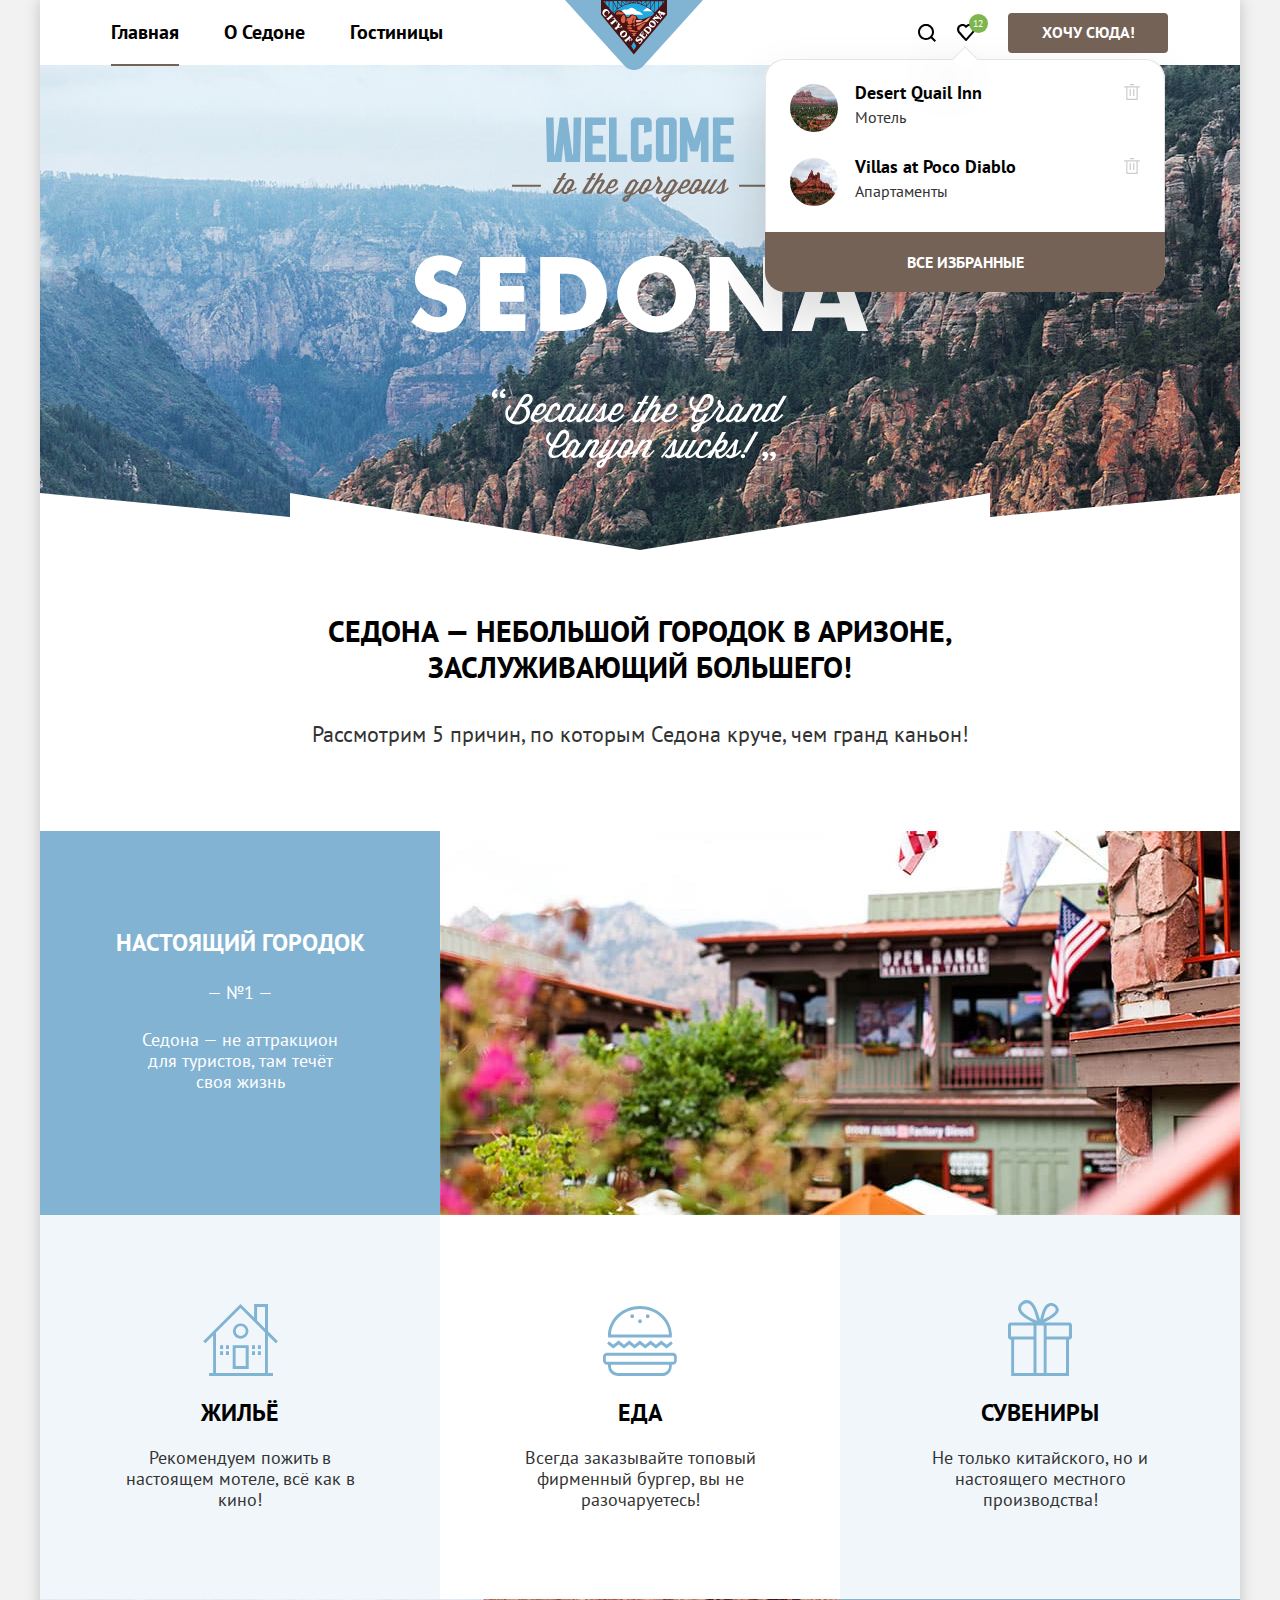
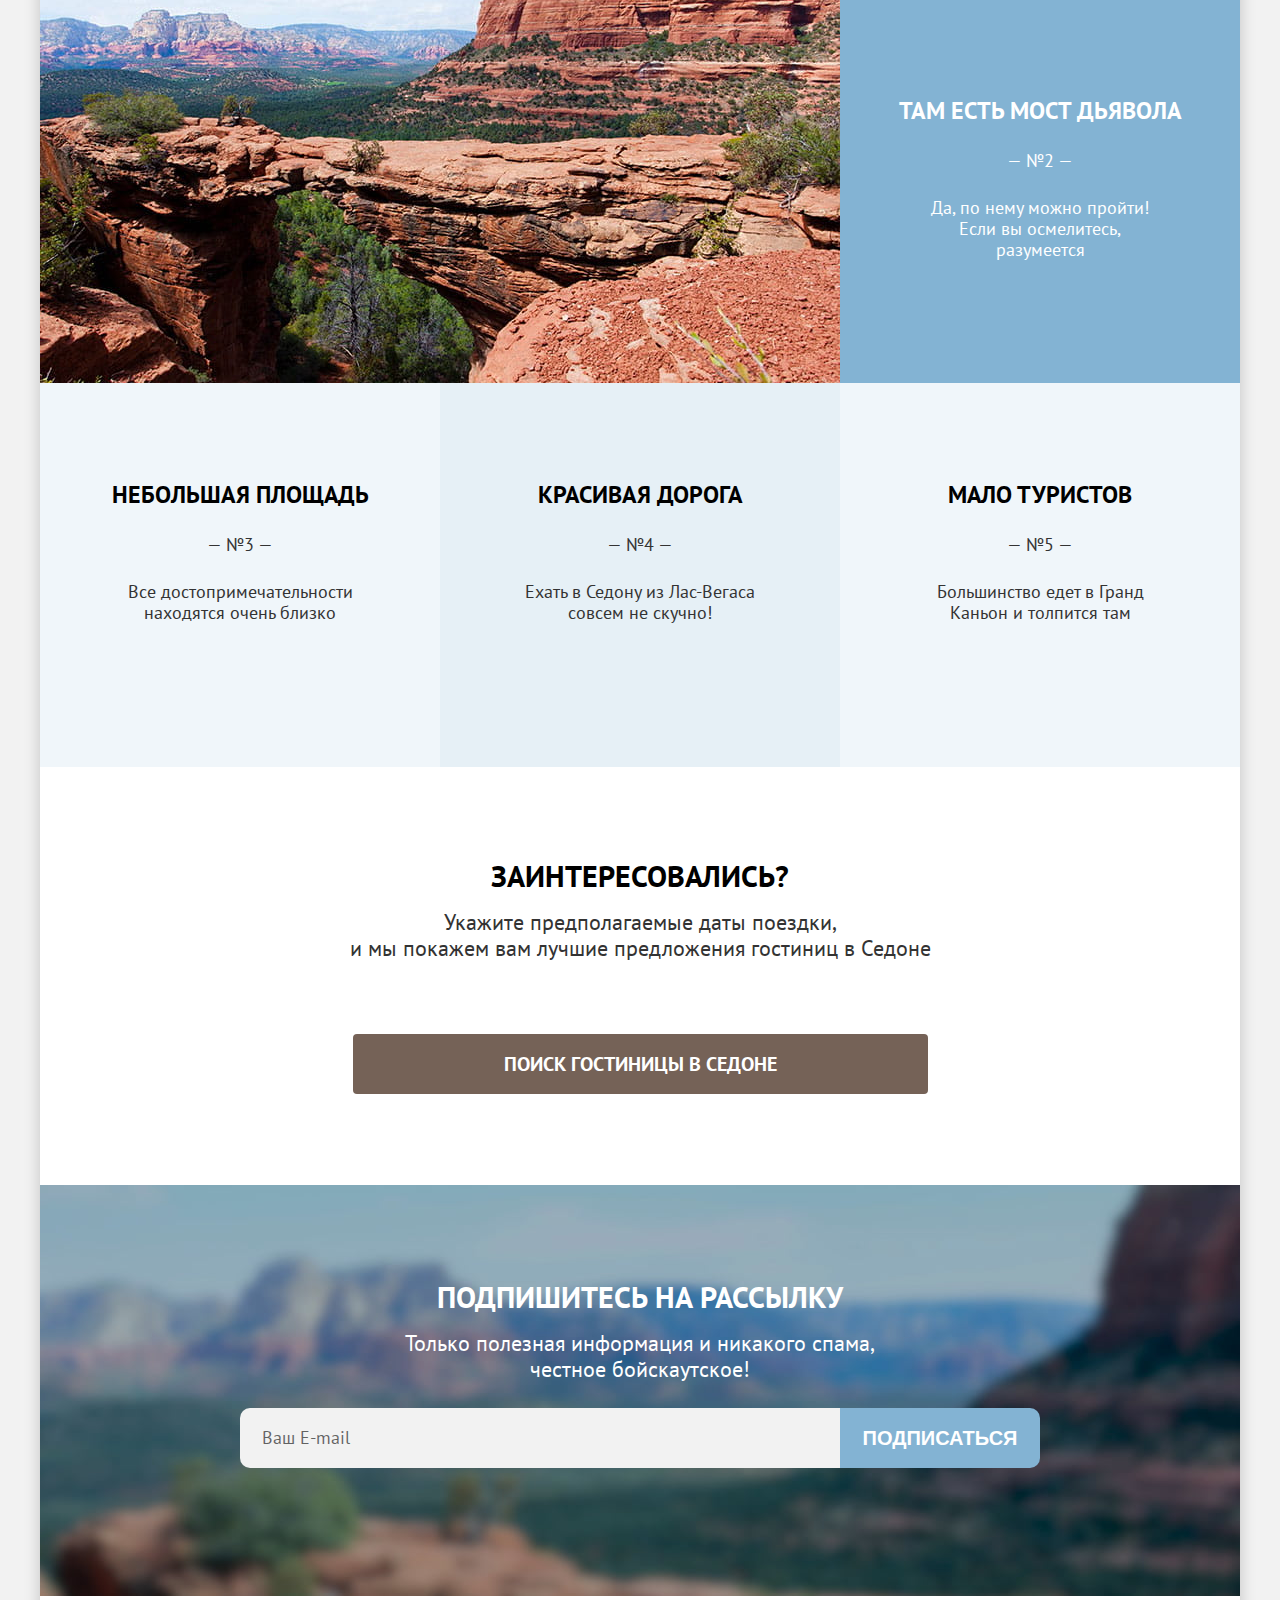
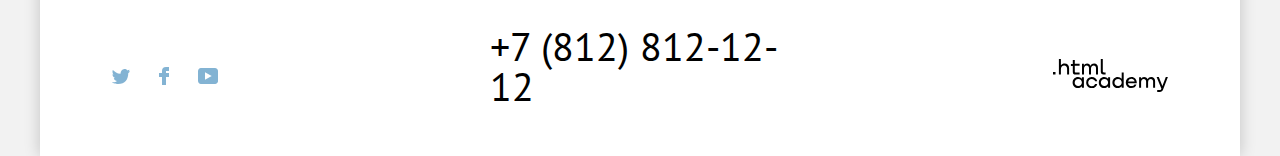
==== commit f24737fd: "Завершаем верстку всех компонентов" ====
--- a/index.html
+++ b/index.html
@@ -55,6 +55,50 @@
               </span>
             </a>
             <span class="round-green">12</span>
+            <div class="popover popover-cart popover-open">
+
+              <div class="popover-content">
+                <h2 class="visually-hidden">Избранное</h2>
+                <ul class="popover-list">
+                  <li class="popover-item">
+                    <a class="favourite-link" href="#">
+                      <img class="popover-image" src="img/catalog/hotel-two.jpg" width="180" height="120" alt="Дэзерт Куэйл Инн">
+                      <h3 class="popover-card-title">Desert Quail Inn</h3>
+                      <span class="popover-card-type">Мотель</span>
+                    </a>
+                    <button type="button" class="basket-delete-button">
+                      <svg class="basket-icon"
+                      aria-hidden="true" focusable="false"
+                      width="16" height="16"
+                      viewBox="0 0 16 16" fill="#000"
+                      xmlns="http://www.w3.org/2000/svg">
+                      <path d="M15.3 2.3H.6c-.3 0-.6.2-.6.5s.3.6.6.6h1.7v12c0 .3.3.6.6.6h10.2c.3 0 .6-.3.6-.6v-12h1.7c.3 0 .6-.3.6-.6s-.4-.5-.7-.5Zm-2.8 12.5H3.4V3.4h9.1v11.4ZM6.2 1.2h3.4c.3 0 .6-.3.6-.6S10 0 9.7 0H6.2c-.3 0-.5.3-.5.6s.2.6.5.6Z" fill="#000"/><path d="M6.2 12c.3 0 .6-.3.6-.6V5.7c0-.3-.3-.6-.6-.6s-.6.3-.6.6v5.7c.1.3.3.6.6.6ZM9.7 12c.3 0 .6-.3.6-.6V5.7c0-.3-.3-.6-.6-.6s-.6.4-.6.6v5.7c0 .3.2.6.6.6Z"/></svg>
+                      <span class="visually-hidden">Удалить из корзины</span>
+                    </button>
+                  </li>
+                  <li class="popover-item">
+                    <a class="favourite-link" href="#">
+                      <img class="popover-image" src="img/catalog/hotel-three.jpg" width="180" height="120" alt="Вилас эт Поко Диабло">
+                      <h3 class="popover-card-title">Villas at Poco Diablo</h3>
+                      <span class="popover-card-type">Апартаменты</span>
+                    </a>
+                    <button type="button" class="basket-delete-button">
+                      <svg class="basket-icon"
+                      aria-hidden="true" focusable="false"
+                      width="16" height="16"
+                      viewBox="0 0 16 16" fill="#000"
+                      xmlns="http://www.w3.org/2000/svg">
+                      <path d="M15.3 2.3H.6c-.3 0-.6.2-.6.5s.3.6.6.6h1.7v12c0 .3.3.6.6.6h10.2c.3 0 .6-.3.6-.6v-12h1.7c.3 0 .6-.3.6-.6s-.4-.5-.7-.5Zm-2.8 12.5H3.4V3.4h9.1v11.4ZM6.2 1.2h3.4c.3 0 .6-.3.6-.6S10 0 9.7 0H6.2c-.3 0-.5.3-.5.6s.2.6.5.6Z" fill="#000"/><path d="M6.2 12c.3 0 .6-.3.6-.6V5.7c0-.3-.3-.6-.6-.6s-.6.3-.6.6v5.7c.1.3.3.6.6.6ZM9.7 12c.3 0 .6-.3.6-.6V5.7c0-.3-.3-.6-.6-.6s-.6.4-.6.6v5.7c0 .3.2.6.6.6Z"/>
+                      </svg>
+                      <span class="visually-hidden">Удалить из корзины</span>
+                    </button>
+                  </li>
+                </ul>
+                <a class="button all-favourite-button" href="#">Все избранные</a>
+
+              </div>
+
+            </div>
           </li>
           <li class="navigation-item">
             <a class="button wanna-go" href="#">Хочу сюда!</a>
@@ -218,5 +262,88 @@
       </section>
     </footer>
     </div>
+    <div class="modal-container modal-container-close">
+      <div class="modal modal-auth">
+        <button class="modal-close-button">
+          <svg class="modal-close" width="13" height="13"
+          aria-hidden="true" focusable="false"
+          viewBox="0 0 13 13" fill="#000"
+          xmlns="http://www.w3.org/2000/svg"><path d="M13 1.2 11.8 0 6.5 5.3 1.2 0 0 1.2l5.3 5.3L0 11.8 1.2 13l5.3-5.3 5.3 5.3 1.2-1.2-5.3-5.3L13 1.2Z"/>
+          </svg>
+          <span class="visually-hidden">Закрыть</span>
+        </button>
+        <section class="modal-content">
+          <h2 class="modal-title">Поиск гостиницы в седоне</h2>
+          <form class="search-form" action="https://echo.htmlacademy.ru/" method="post">
+            <p class="field-group form-arrival-date">
+              <label class="form-label" for="arrival-date">
+                Дата заезда:
+              </label>
+              <input class="field-modal field-arrival-dep" type="text" id="arrival-date" name="arrival-date" placeholder="Укажите дату">
+              <span class="info-modal info-error">Мы не можем отправить вас в прошлое.</span>
+            </p>
+            <p class="field-group form-departure-date">
+              <label class="form-label" for="departure-date">
+                Дата выезда:
+              </label>
+              <input class="field-modal field-arrival-dep" type="text" id="departure-date" name="departure-date" placeholder="Укажите дату">
+              <span class="info-modal info-ok">На эти даты есть свободные номера. Пока есть.</span>
+            </p>
+            <div class="select-container">
+            <p class="form-amount-group form-amount-people-adult">
+              <label for="adult" class="form-label amount-form-label">Взрослые:</label>
+              <button class="amount-people-button input-button-minus" type="button" id="amountAdultMinus">
+                <span class="visually-hidden">Уменьшить количество взрослых</span>
+                <svg class="symbol-icon minus-icon"
+                aria-hidden="true" focusable="false"
+                width="13" height="1"
+                viewBox="0 0 13 1" fill="rgba(0, 0, 0, 0.3)"
+                xmlns="http://www.w3.org/2000/svg"><path d="M0 0v1h13V0H0Z"/></svg>
+              </button>
+              <input class="field-input-num" type="number" min="1" max="10" name="adult" value="" id="adult">
+              <button type="button" class="amount-people-button input-button-plus" id="amountAdultPlus">
+                <span class="visually-hidden">Увеличить количество взрослых</span>
+                <svg class="symbol-icon plus-icon"
+                aria-hidden="true" focusable="false"
+                width="13" height="13"
+                viewBox="0 0 13 13" fill="rgba(0, 0, 0, 0.3)"
+                xmlns="http://www.w3.org/2000/svg"><path d="M13 6H7V0H6v6H0v1h6v6h1V7h6V6Z"/></svg>
+              </button>
+            </p>
+            <p class="form-amount-group form-amount-people-children">
+              <label for="children" class="form-label amount-form-label">Дети:</label>
+              <span class="form-label form-label-icon">
+                <button class="info" type="button">
+                  <span class="visually-hidden">Посмотреть дополнительную информацию</span>
+                </button>
+              </span>
+              <button class="amount-people-button input-button-minus" type="button" id="amountChildrenMinus">
+                <span class="visually-hidden">Уменьшить количество детей</span>
+                <svg class="symbol-icon minus-icon"
+                aria-hidden="true" focusable="false"
+                width="13" height="1"
+                viewBox="0 0 13 1" fill="rgba(0, 0, 0, 0.3)"
+                xmlns="http://www.w3.org/2000/svg"><path d="M0 0v1h13V0H0Z"/></svg>
+              </button>
+              <input class="field-input-num" type="number" min="0" max="10" name="children" value="" id="children">
+              <button type="button" class="amount-people-button input-button-plus" id="amountChildrenPlus">
+                <span class="visually-hidden">Увеличить количество детей</span>
+                <svg class="symbol-icon plus-icon"
+                aria-hidden="true" focusable="false"
+                width="13" height="13"
+                viewBox="0 0 13 13" fill="rgba(0, 0, 0, 0.3)"
+                xmlns="http://www.w3.org/2000/svg"><path d="M13 6H7V0H6v6H0v1h6v6h1V7h6V6Z"/></svg>
+              </button>
+              <span class="info-popover">Укажите количество детей, которые будут с вами, возраст которых от 6 до 18 лет. Дети до 6 лет размещаются бесплатно.
+              </span>
+            </p>
+            <button type="submit" class="button-blue submit-form-button">Найти
+              <span class="visually-hidden">Найти</span>
+            </button>
+            </div>
+          </form>
+        </section>
+      </div>
+    </div>
   </body>
 </html>
--- a/styles/styles.css
+++ b/styles/styles.css
@@ -49,8 +49,52 @@
   list-style-type: none;
 }
 
+.infrastructure-type-filter {
+  padding-bottom: 54px;
+}
+
+.select-control {
+  display: block;
+  font-family: "PT Sans", sans-serif;
+  font-size: 18px;
+  line-height: 23px;
+  color: #333333;
+  border: none;
+  box-shadow: inset 0 0 0 2px #E5E5E5;
+  border-radius: 4px;
+  -moz-appearance: none;
+  -webkit-appearance: none;
+  background-image: url(../img/down-vector.svg);
+  background-repeat: no-repeat;
+  background-position: right 21px center;
+}
+
+.select-control#sorting {
+  padding: 12px 127px 13px 19px;
+}
+
+.select-control#qy {
+padding: 13px 133px 12px 17px;
+}
+
+.select-control:hover {
+  box-shadow: inset 0 0 0 2px #83B3D3;
+}
+
+.select-control:focus {
+  box-shadow: inset 0 0 0 2px #83B3D3;
+  outline: none;
+}
+
+.select-control:active {
+  opacity: 30%;
+}
+
 .hotels-found-container {
   width: 1057px;
+  align-items:center;
+  padding-top: 43px;
+  padding-bottom: 43px;
 }
 
 .sorting-type {
@@ -58,7 +102,8 @@
 }
 
 .pagination {
-  width: 368px;
+  width: 370px;
+  flex-wrap: wrap;
 }
 
 .pagination-item:not(:last-child) {
@@ -69,6 +114,14 @@
 .rating-container {
   margin-left: auto;
 }
+
+.rating-container {
+  display: flex;
+  flex-direction: column;
+  align-items: center;
+  justify-content: space-between;
+}
+
 
 .content-container {
   margin: 0 auto;
@@ -95,12 +148,157 @@
   flex-wrap: wrap;
 }
 
-.page-header {
-  z-index: 1;
-}
+.pagination-container {
+  position:relative;
+  align-items: center;
+}
+
+.pagination-container:before{
+  position: absolute;
+  content: "";
+  width: 1056px;
+  border-bottom: 1px solid #E5E5E5;
+  top: -31px;
+}
+
 .navigation {
   padding-left: 59px;
   padding-right: 72px;
+}
+
+.popover-open {
+  display: block;
+}
+
+.popover {
+  position: absolute;
+  top: 45px;
+  right: -180px;
+  z-index: 1;
+  box-sizing: border-box;
+  width: 400px;
+  font-family: "PT Sans", sans-serif;
+  background-color: #FFFFFF;
+  min-height: 180px;
+  border-radius: 20px;
+  box-shadow:
+  inset 0 0 0 1px #E5E5E5,
+  0 25px 50px 0 rgba(0, 0, 0, 0.15);
+}
+
+.popover::before {
+  content: "";
+  position: absolute;
+  top: -9px;
+  left: 191px;
+  width: 17px;
+  height: 17px;
+  border: 1px solid #E5E5E5;
+  border-bottom: none;
+  border-right: none;
+  transform: rotate(45deg);
+  background: #FFFFFF;
+  box-shadow: 0 25px 50px 0 rgba(0, 0, 0, 0.15);
+}
+
+.popover-content {
+  height:100%;
+}
+
+.popover-list {
+  margin: 0;
+  padding: 15px;
+  list-style-type: none;
+}
+
+.popover-card-title {
+  font-size: 18px;
+  line-height: 18px;
+}
+
+.popover-image {
+  width: 48px;
+  height: 48px;
+  border-radius: 50%;
+  display: block;
+  align-self: center;
+}
+
+.popover-card-title {
+  margin: 0;
+  padding: 0;
+}
+
+.popover-item {
+  display: flex;
+  align-items: center;
+  justify-content: space-between;
+}
+
+.popover-item:not(:last-child) {
+  margin-bottom: 6px;
+}
+
+.favourite-link {
+  color: #000000;
+  padding: 10px;
+  display: grid;
+  grid-template-columns: 65px auto;
+  border-radius: 10px;
+  text-decoration: none;
+}
+
+.favourite-link:hover {
+  opacity: 60%;
+}
+
+.favourite-link:focus {
+  box-shadow: inset 0 0 0 3px #83B3D3;
+  outline: none;
+}
+
+.favourite-link:active {
+  opacity: 30%;
+}
+
+.popover-card-type {
+  font-size: 16px;
+  line-height: 16px;
+  color: #333333;
+}
+
+.popover-image {
+  grid-row: 1/3;
+}
+
+.basket-delete-button {
+  width: 36px;
+  height: 36px;
+  display: flex;
+  align-items:center;
+  justify-content: center;
+  border: none;
+  background: none;
+  opacity: 20%;
+  cursor: pointer;
+  margin: 0;
+  padding: 0;
+  border-radius: 10px;
+  align-self: flex-start;
+}
+
+.basket-delete-button:hover {
+  opacity: 100%;
+}
+
+.basket-delete-button:focus {
+  box-shadow: inset 0 0 0 3px #83B3D3;
+  opacity: 100%;
+  outline: none;
+}
+
+.basket-delete-button:active {
+  opacity: 10%;
 }
 
 .reccomendation-list,
@@ -115,12 +313,32 @@
   padding: 0;
   list-style-type: none;
 }
+.catalog-filter-item:not(:last-child){
+  margin-bottom: 16px;
+}
+.hotel-list {
+  border-top: 1px solid #E5E5E5;
+  margin-bottom: 31px;
+}
+
+.hotel-card {
+  margin-top: 31px;
+  padding-bottom: 30px;
+  border-bottom: 1px solid #E5E5E5;
+}
+
+.hotel-main-info-container {
+  margin-left: 36px;
+  display: grid;
+  grid-template-columns: 151px auto;
+  gap: 6px;
+}
 
 .breadcrumbs {
   display: flex;
   align-items: center;
   margin-left: 63px;
-  margin-bottom: 42px;
+  margin-bottom: 51px;
 }
 
 .footer-social-list {
@@ -184,7 +402,7 @@
   margin: 0;
 }
 
-.navigation-user .navigation-item:nth-child(2) {
+.navigation-user .navigation-item {
   position:relative;
 }
 .round-green {
@@ -343,7 +561,9 @@
   text-decoration-thickness: 2px;
   text-underline-offset: 25px;
 }
-
+.navigation-item {
+  z-index:1;
+}
 .navigation-link:active,
 .contacts-phone:active {
   color: #756257;
@@ -364,20 +584,26 @@
 }
 
 .wanna-go:hover,
-.button-search:hover {
+.button-search:hover,
+.hotel-card-button:hover,
+.all-favourite-button:hover {
   background-color: #615048;
 }
 
 .wanna-go:focus,
-.button-search:focus {
+.button-search:focus,
+.hotel-card-button:focus,
+.all-favourite-button:focus {
   background-color: #615048;
   box-shadow: 0 0 0 3px #83B3D3;
   outline: none;
-  border-radius: 4px;
+
 }
 
 .wanna-go:active,
-.button-search:active {
+.button-search:active,
+.hotel-card-button:active,
+.all-favourite-button:active {
   background-color: #615048;
   color: rgba(255, 255, 255, 0.3);
 }
@@ -389,7 +615,6 @@
   padding-bottom: 10px;
 }
 .grid-button-toggle {
-  cursor: pointer;
   width: 48px;
   height: 48px;
   display: flex;
@@ -415,8 +640,7 @@
   box-shadow: inset 0 0 0 2px #83B3D3;
   outline: none;
 }
-
-.grid-button-toggle-current {
+.grid-button-toggle:not([href]) {
   box-shadow: inset 0 0 0 2px #000000;
   outline: none;
 }
@@ -424,6 +648,10 @@
 .button-container {
   display: flex;
   flex-direction: column;
+  align-items: center;
+  margin-left: 81px;
+  margin-right: 72px;
+  padding-top: 58px;
 }
 
 .button {
@@ -441,6 +669,16 @@
  cursor: pointer;
 }
 
+.all-favourite-button {
+  width: 400px;
+  height: 60px;
+  padding: 20px 0;
+  border-radius: 0 0 20px 20px;
+  position: relative;
+  bottom: -1px;
+  left: 0px;
+}
+
 .button-blue {
   background-color: #83B3D3;
 }
@@ -467,11 +705,18 @@
   color: rgba(255, 255, 255, 0.3);
   background-color: #68A2CA;
 }
+
 .button-apply:focus {
   box-shadow: 0 0 0 3px #FFFFFF;
   outline: none;
   border-radius: 4px;
-
+}
+
+.button-apply {
+  width: 160px;
+  min-height: 48px;
+  padding: 0;
+  margin-bottom: 20px;
 }
 .button-search {
   min-width: 575px;
@@ -492,11 +737,25 @@
   margin: 0;
 }
 
+.hotel-card-button {
+  padding-top: 7px;
+  padding-bottom: 8px;
+  width: 151px;
+  align-self: end;
+}
+
+.hotel-card-type {
+  align-self: start;
+}
+
 .pagination-load-more {
   align-self: center;
   width: 625px;
   font-size: 20px;
   line-height: 26px;
+  min-height: 55px;
+  padding: 0;
+  margin-bottom: 61px;
 }
 
 .button-reset {
@@ -509,7 +768,22 @@
   font-size: 18px;
   line-height: 23px;
   text-align: center;
-
+  padding: 4px 0 5px 0;
+  width: 100px;
+  border-radius: 4px;
+}
+
+.button-reset:hover {
+  color: rgba(255, 255, 255, 0.6);
+}
+
+.button-reset:focus {
+  box-shadow: inset 0 0 0 3px #83B3D3;
+  outline: none;
+}
+
+.button-reset:active {
+  color: rgba(255, 255, 255, 0.3);
 }
 
 .pagination-link {
@@ -522,6 +796,11 @@
   padding: 15px;
 }
 
+.pagination-link:not([href]) {
+  color: #000000;
+  background-color: #F2F2F2;
+}
+
 .breadcrumbs-link {
   display: flex;
   align-items: center;
@@ -605,10 +884,143 @@
   justify-content: center;
   margin-bottom: 94px;
 }
+
+.range-scale {
+  width: 287px;
+  position: relative;
+  height: 4px;
+  margin-top: 16px;
+  background-color: rgba(255, 255, 255, 0.3);
+}
+
+.range-bar {
+  position: absolute;
+  height: 4px;
+  background-color: #FFFFFF;
+}
+
+.range-toggle {
+  position: absolute;
+  width: 20px;
+  height: 20px;
+  background: #FFFFFF;
+  border: none;
+  border-radius: 5px;
+  cursor: pointer;
+}
+
+.range-toggle:hover {
+  box-shadow: 0 4px 10px 0 rgba(0, 0, 0, 0.25);
+}
+
+.range-toggle:focus {
+  box-shadow:
+  0 0 0 3px #83B3D3,
+  0 4px 10px 0 rgba(0, 0, 0, 0.25);
+  outline:none;
+}
+
+.range-toggle:active {
+  box-shadow:
+  0 0 0 2px #83B3D3,
+  0 7px 15px 0 rgba(0, 0, 0, 0.4);
+}
+
+.toggle-min {
+  top: -8px;
+  left: 0px;
+}
+.toggle-max{
+  top: -8px;
+  right: -10px;
+}
+
+.range-wrapper-inputs {
+  display: flex;
+  justify-content: center;
+  margin-bottom: 31px;
+}
+.catalog-filter-label {
+  position: relative;
+  display: flex;
+}
+
+.catalog-filter-label:nth-child(1)::after {
+  content: "от";
+  position: absolute;
+  text-align: center;
+  top: 12px;
+  bottom: 13px;
+  right: 16px;
+  color: rgba(255, 255, 255, 0.3);
+}
+
+.catalog-filter-label:nth-child(2)::after {
+  content: "до";
+  position: absolute;
+  text-align: center;
+  top: 12px;
+  bottom: 13px;
+  right: 16px;
+  color: rgba(255, 255, 255, 0.3);
+}
+
+.catalog-filter-input {
+  margin: 0;
+  margin-left: -2px;
+  color: #FFFFFF;
+  font: inherit;
+  padding: 13px 0px 12px 19px;
+  text-align:left;
+  background-color: transparent;
+  box-shadow: inset 0 0 0 2px #FFFFFF;
+  border: none;
+  box-sizing: border-box;
+  appearance: textfield;
+  width: 145px;
+  cursor: pointer;
+}
+
+.catalog-filter-input:hover {
+  box-shadow: inset 0 0 0 2px rgba(255,255,255,0.6);
+}
+
+.catalog-filter-input:focus {
+  box-shadow:
+  0 0 0 3px #81B3D2,
+  inset 0 0 0 2px #FFFFFF,
+  inset 0 0 0 5px #81b3d2;
+  outline: none;
+}
+
+.catalog-filter-input-activity {
+  background-color: #756257;
+}
+
+.catalog-filter-input::-webkit-outer-spin-button,
+.catalog-filter-input::-webkit-inner-spin-button {
+  -webkit-appearance: none;
+  margin: 0;
+}
+
+.catalog-filter-input::-webkit-input-placeholder {
+  color: #ffffff;
+}
+.input-left {
+  border-top-left-radius: 4px;
+  border-bottom-left-radius: 4px;
+}
+
+.input-right {
+  border-top-right-radius: 4px;
+  border-bottom-right-radius: 4px;
+}
+
 .field {
   width: 600px;
   font-size: 18px;
   line-height: 26px;
+  font-family: inherit;
   background-color: #F2F2F2;
   border-top-left-radius: 10px;
   border-bottom-left-radius: 10px;
@@ -767,15 +1179,86 @@
   margin-bottom: 5px;
   margin-left: 71px;
 }
-
+.inner-header {
+  padding-top: 35px;
+}
 .catalog-filter-group{
   color: #FFFFFF;
-}
+  margin: 0;
+  padding: 0;
+  border: none;
+}
+
+.catalog-filter-group:first-child {
+  margin-right: 67px;
+  margin-left: 71px;
+}
+
+.catalog-filter-group:nth-child(2) {
+  margin-right: 167px;
+}
+
 
 .catalog-filter-title {
   font-weight: 700;
   font-size: 20px;
   line-height: 26px;
+  margin-bottom: 34px;
+  padding: 0;
+}
+
+.control {
+  position: relative;
+  display: block;
+  padding-left: 39px;
+}
+
+.control-mark {
+  position: absolute;
+  top: 2px;
+  left: 0;
+  width: 20px;
+  height: 20px;
+  background-color: #FFFFFF;
+  border-radius: 4px;
+  border: none;
+  cursor: pointer;
+}
+
+.control:hover .control-mark {
+  background-color: rgba(255, 255, 255, 0.6);
+}
+
+.control-input:focus +.control-mark {
+  background-color: rgba(255, 255, 255, 0.6);
+  box-shadow: 0 0 0 3px #83B3D3;
+  outline-color: transparent;
+}
+
+.control:active .control-mark {
+  background-color: rgba(255, 255, 255, 0.3);
+}
+
+.control-input[type="radio"] + .control-mark {
+  border-radius: 50%;
+}
+
+.control-input[type="radio"]:checked + .control-mark::before {
+  position: absolute;
+  left: 5px;
+  top: 5px;
+  width: 10px;
+  height: 10px;
+  background-color: #3F5E72;
+  border-radius: 50%;
+  content: "";
+}
+
+.control-input[type="checkbox"]:checked + .control-mark::before {
+  position: absolute;
+  top: -1px;
+  left: 4px;
+  content:url(../img/approve-icon.svg);
 }
 
 .control-label {
@@ -793,10 +1276,56 @@
   margin-top: 0;
   margin-bottom: 0;
   margin-right: auto;
+
 }
 
 .hotel-card {
   line-height: 23px;
+}
+.hotel-card-image {
+  display: block;
+}
+.hotel-image-link {
+  display: flex;
+  align-items: center;
+  justify-content: center;
+}
+.hotel-image-link:hover {
+  opacity: 60%;
+}
+
+.hotel-image-link:focus {
+  box-shadow: 0 0 0 3px #83B3D3;
+  outline: none;
+}
+
+.hotel-image-link:active {
+  opacity: 30% ;
+}
+
+.hotel-card-title {
+  margin: 0 0 0 -15px;
+  grid-column: 1/-1;
+}
+
+.hotel-title-link {
+  padding: 10px 16px 10px 15px;
+  border-radius: 10px;
+}
+
+.hotel-title-link:hover {
+  color: #756257;
+}
+
+.hotel-title-link:focus {
+  color: #756257;
+  box-shadow: inset 0 0 0 3px #83B3D3;
+  outline: none;
+}
+
+.hotel-title-link:active {
+  color: #756257;
+  opacity: 30%;
 }
 
 .hotel-title-link {
@@ -815,10 +1344,18 @@
   line-height: 21px;
   text-align: center;
   text-transform: uppercase;
+  margin: 0;
+  padding: 9px 0 10px 0;
 }
 
 .hotel-quantity-on-page {
+  display: flex;
+  align-items: center;
   line-height: 23px;
+}
+
+.h-quantity {
+  margin-right: 51px;
 }
 
 .navigation-list:first-of-type {
@@ -892,11 +1429,10 @@
   background-color:#FFFFFF;
 }
 
-
-.main-inner {
-  min-height: 408px;
+.back-inn {
   background-image: url("../img/background-catalog-filter.jpg");
   background-repeat: no-repeat;
+  background-size: cover;
 }
 
 .hotel-rating-stars {
@@ -922,4 +1458,298 @@
   width: 36px;
 }
 
-
+.modal-container {
+  position: fixed;
+  display: flex;
+  top: 0;
+  left: 0;
+  width: 100%;
+  height: 100%;
+  background-color: rgba(242, 242, 242, 0.8);
+  z-index: 2;
+}
+
+.modal-container-close{
+  display: none;
+}
+
+.modal {
+  position: relative;
+  margin: auto;
+  padding: 62px 70px 70px 70px;
+  background-color: #FFFFFF;
+  box-shadow: 0 25px 50px 0 rgba(0, 0, 0, 0.15);
+  border-radius: 30px;
+  color: #000000;
+}
+.modal-auth {
+  display: flex;
+  flex-direction: column;
+  align-items: center;
+}
+.modal-close-button {
+  position: absolute;
+  padding: 0;
+  top: 54px;
+  right: 70px;
+  width: 53px;
+  height: 53px;
+  background-color: #F2F2F2;
+  border: none;
+  border-radius: 50%;
+  cursor: pointer;
+  display: flex;
+  align-items: center;
+  justify-content: center;
+}
+
+.modal-title {
+  margin: 0;
+  margin-bottom: 59px;
+  font-family: "PT Sans", sans-serif;
+  font-size: 30px;
+  line-height: 40px;
+  font-weight: 700;
+  color: #000000;
+  text-transform: uppercase;
+}
+
+.form-label {
+  line-height: 40px;
+  font-weight: 700;
+}
+
+.field-modal {
+  width: 420px;
+  font-family: "PT Sans", sans-serif;
+  font-size: 18px;
+  line-height: 40px;
+  font-weight: 700;
+  background-color: #F2F2F2;
+  border: none;
+  margin: 0;
+  box-sizing: border-box;
+  border-radius: 4px;
+  padding-top: 4px;
+  padding-bottom: 5px;
+  padding-left: 19px;
+  padding-right: 246px;
+  background-image: url(../img/calendar-icon.svg);
+  background-repeat: no-repeat;
+  background-position: 386px center;
+
+}
+
+.field-modal:hover,
+.modal-close-button:hover  {
+  background-color: #E5E5E5;
+}
+
+.field-modal:focus,
+.modal-close-button:focus  {
+  background-color: #E5E5E5;
+  box-shadow: 0 0 0 3px #83B3D3;
+  outline: none;
+}
+
+.modal-close-button:active .modal-close {
+  fill: rgba(0, 0, 0, 0.3);
+}
+
+.field-modal:not(:placeholder-shown) {
+  background-color: #FFFFFF;
+  box-shadow: inset 0 0 0 2px #000000;
+}
+
+.field-modal::-webkit-input-placeholder {
+  color: rgba(0, 0, 0, 0.6);
+  font-weight: 700;
+}
+
+.field-group {
+  margin: 0;
+  margin-bottom: 11px;
+  padding: 0;
+  display: grid;
+  grid-template-columns: 155px 133px 287px;
+}
+
+.info-modal {
+  font-size: 16px;
+  line-height: 40px;
+  grid-column: 2/4;
+  grid-row: 2/3;
+}
+
+.info-error {
+  color: #FF5757;
+}
+
+.info-ok {
+  color: #333333;
+}
+
+.select-container {
+  width: 575px;
+  display: flex;
+  flex-wrap: wrap;
+  justify-content: space-between;
+}
+
+
+.field-input-num::-webkit-outer-spin-button,
+.field-input-num::-webkit-inner-spin-button {
+  -webkit-appearance: none;
+  margin: 0;
+}
+
+input[type=number] {
+  -moz-appearance: textfield;
+}
+
+.field-input-num {
+  border:none;
+  background-color: #F2F2F2;
+  text-align: center;
+  font-family: "PT Sans", sans-serif;
+  font-size: 18px;
+  line-height: 40px;
+  font-weight: 700;
+  padding: 0;
+  margin: 0;
+  outline: none;
+}
+.input-button-minus {
+  margin-left: auto;
+}
+.amount-people-button {
+ display: flex;
+ justify-content: center;
+ align-items: center;
+ width: 40px;
+ height: 40px;
+ padding: 0;
+ box-sizing: border-box;
+ background-color: #F2F2F2;
+ border: none;
+ text-align: center;
+ text-decoration: none;
+ cursor: pointer;
+}
+
+.amount-people-button:hover .symbol-icon {
+  fill: #000000;
+}
+
+.amount-people-button:focus .symbol-icon {
+  fill: #000000;
+  box-shadow: inset 0 0 0 3px #83B3D3;
+}
+
+.amount-people-button:focus {
+  outline:none;
+}
+
+.amount-people-button:active .symbol-icon {
+  fill: rgba(0, 0, 0, 0.2);
+}
+
+.form-amount-group {
+  display: flex;
+  align-items: center;
+  margin: 0;
+  margin-bottom: 11px;
+}
+
+.form-amount-people-adult {
+  width: 274px;
+}
+.form-amount-people-children{
+  width: 230px;
+  position: relative;
+}
+
+.form-amount-people-children .amount-form-label {
+  margin-right: auto;
+}
+
+.plus-icon {
+  padding: 6px;
+  border-radius: 4px;
+}
+
+.minus-icon {
+  padding: 12px 6px;
+  border-radius: 4px;
+}
+
+.info {
+  display: flex;
+  justify-content: center;
+  align-items: center;
+  width: 25px;
+  height: 25px;
+  padding: 0;
+  margin: 0;
+  box-sizing: border-box;
+  background-color: #83B3D3;
+  background-image: url(../img/info-icon.svg);
+  background-repeat: no-repeat;
+  background-position: center center;
+  border: none;
+  border-radius: 50%;
+  cursor: pointer;
+}
+
+.info:hover {
+  background-color: #68A2CA;
+}
+
+.submit-form-button {
+  min-height: 60px;
+  width: 575px;
+  border: none;
+  margin: 29px auto 0px auto;
+  padding: 0;
+  color: #FFFFFF;
+  text-align: center;
+  font-family: "PT Sans", sans-serif;
+  font-size: 20px;
+  line-height: 40px;
+  font-weight: 700;
+  text-transform: uppercase;
+  border-radius: 10px;
+}
+
+.info-popover {
+  position: absolute;
+  top: 50px;
+  right: 26px;
+  width: 256px;
+  background-color: #333333;
+  box-sizing: border-box;
+  color: #ffffff;
+  border-radius: 10px;
+  padding: 15px 15px 18px 22px;
+  font-size: 16px;
+  line-height: 20px;
+  font-weight: 400;
+  box-shadow: 0 15px 30px 0 rgba(0, 0, 0, 0.3);
+}
+.info-popover::before {
+  content: "";
+  position: absolute;
+  top: -8px;
+  left: 119px;
+  width: 20px;
+  height: 20px;
+  background: #333333;
+  transform: rotate(45deg);
+}
+.info-popover-closed {
+  display: none;
+}
+
+
+
+
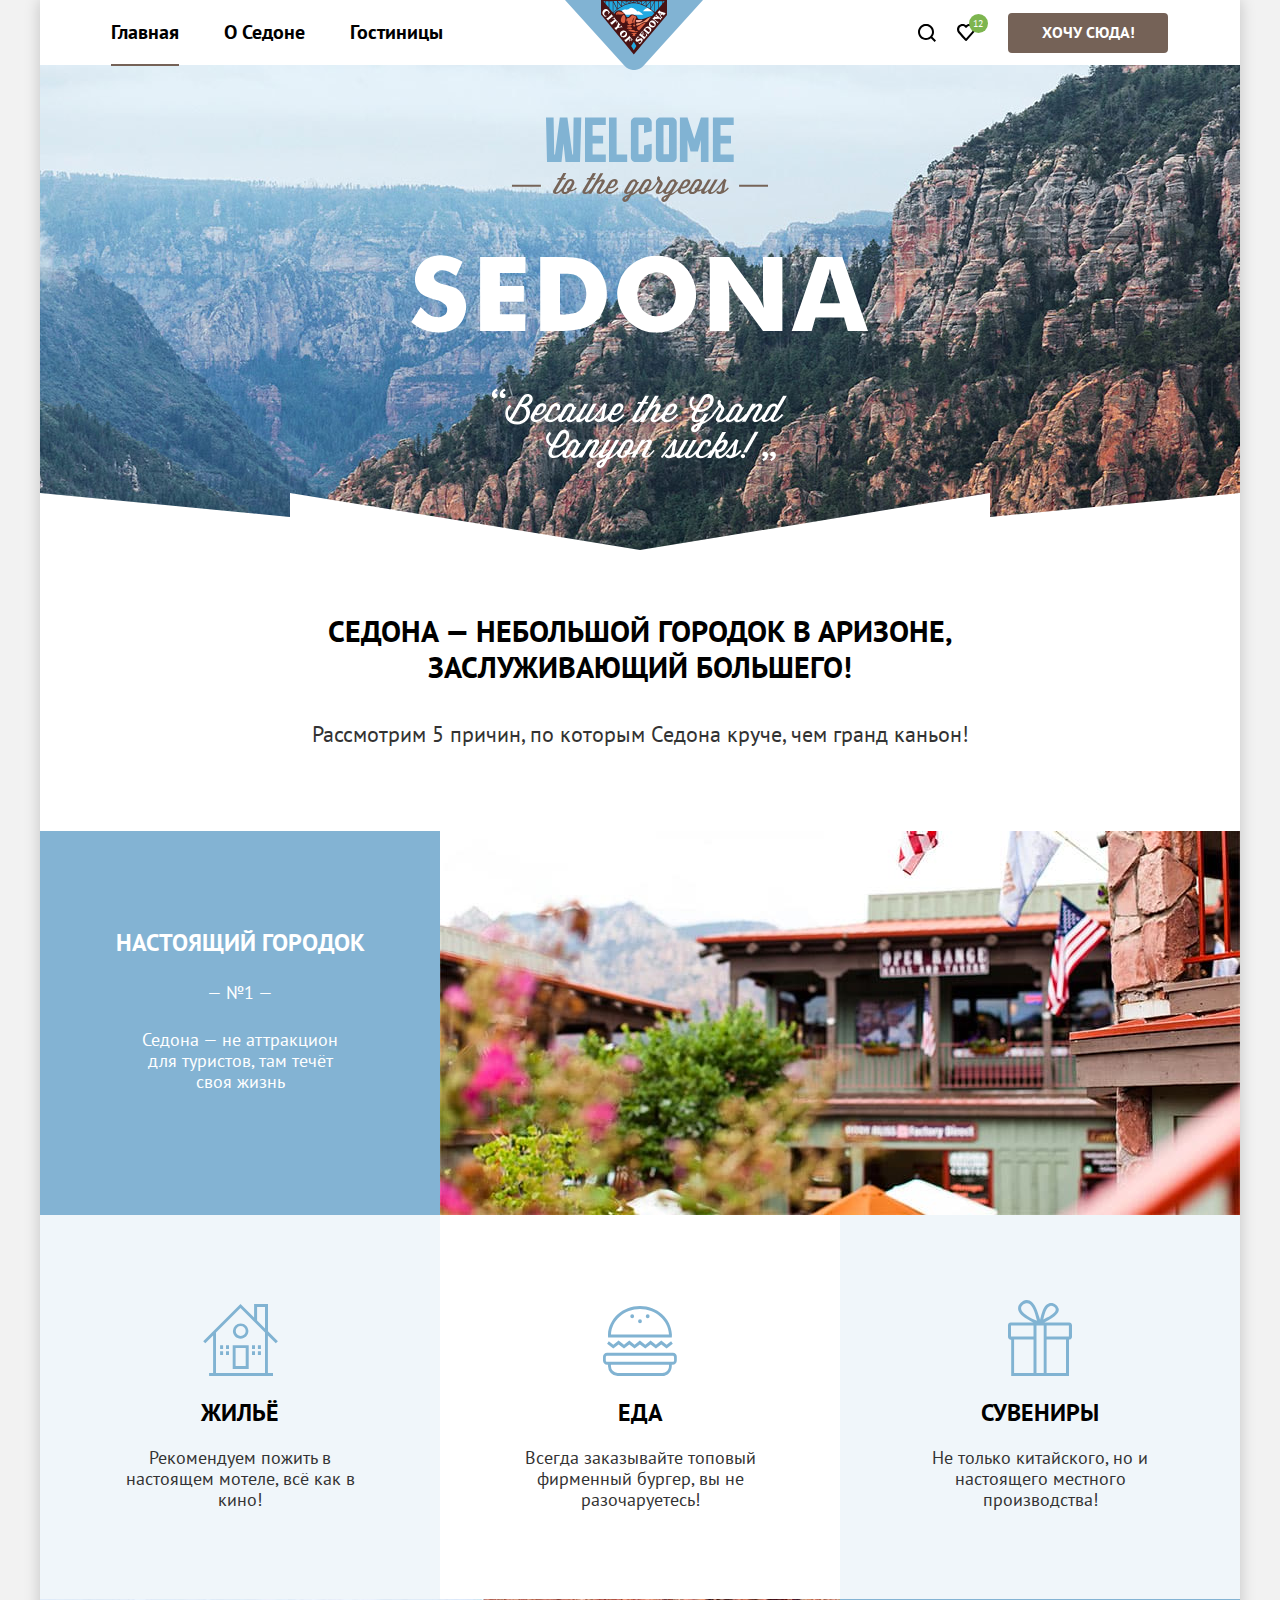
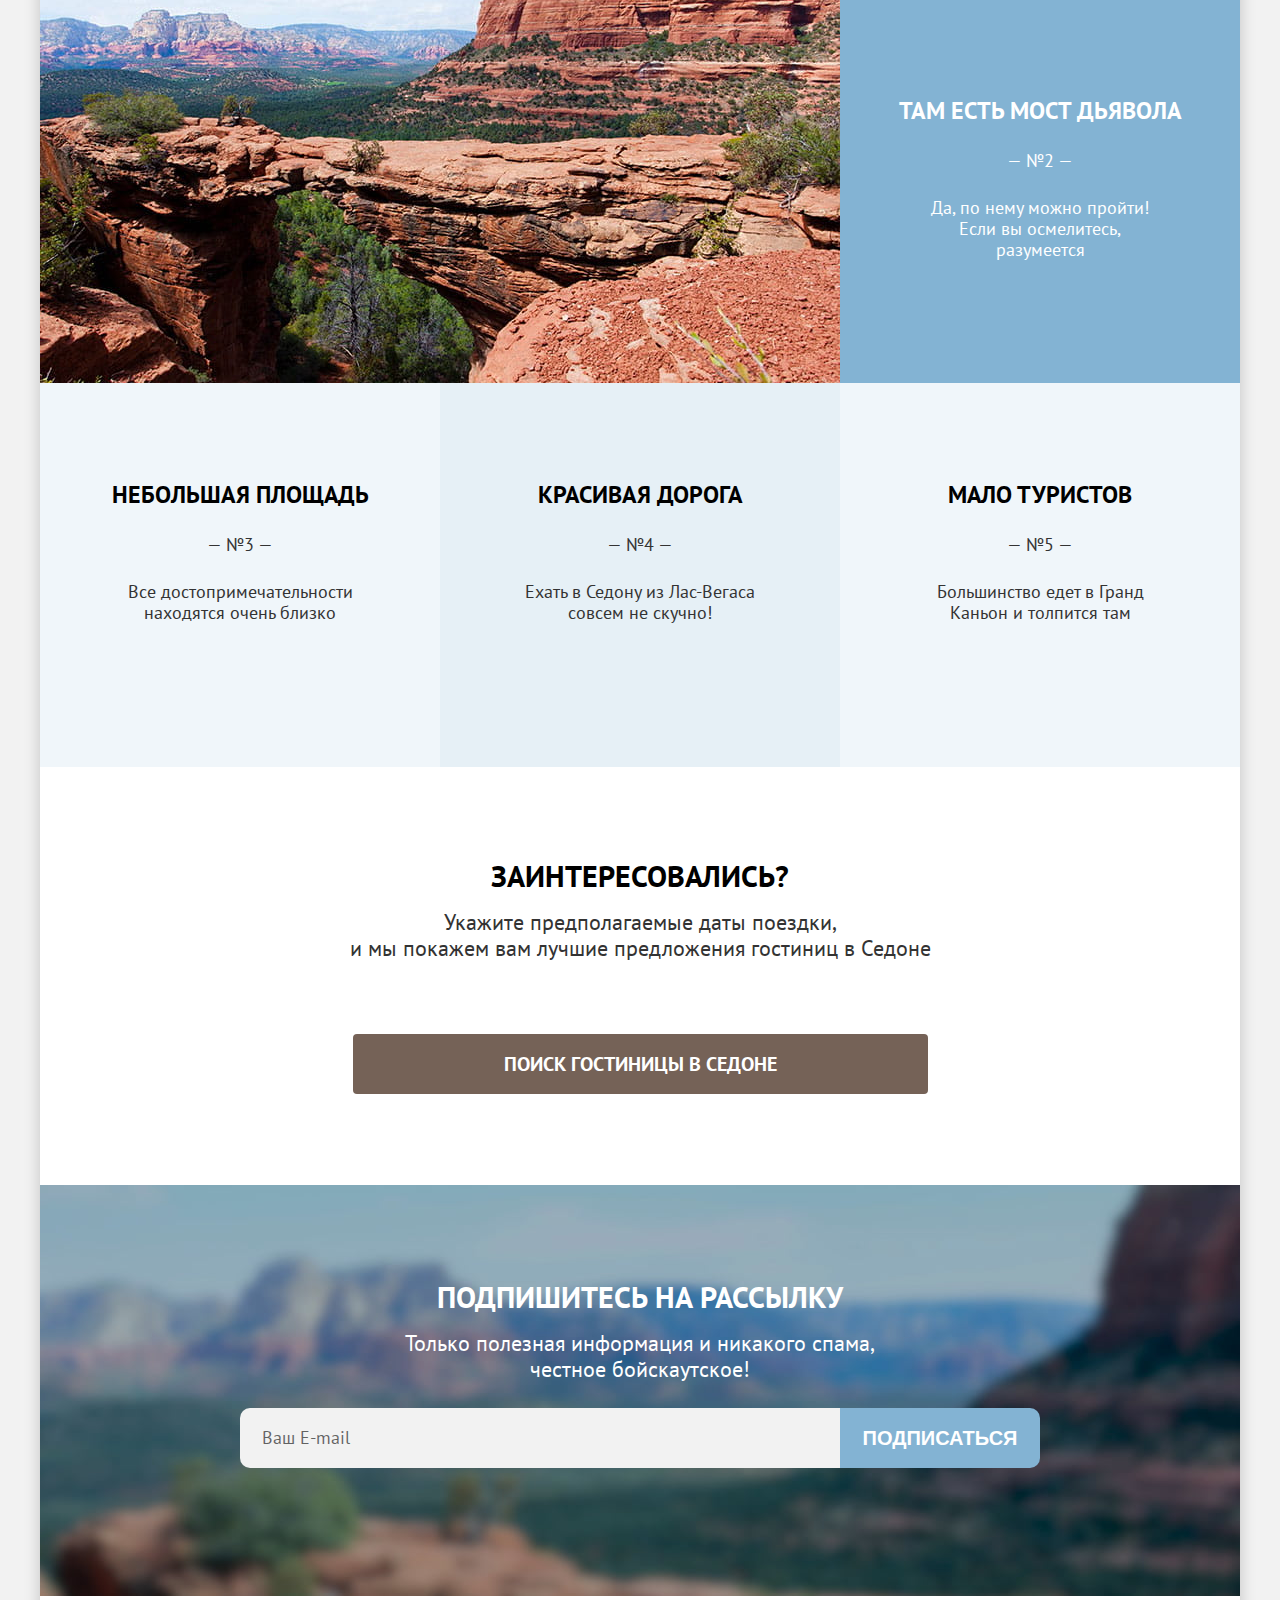
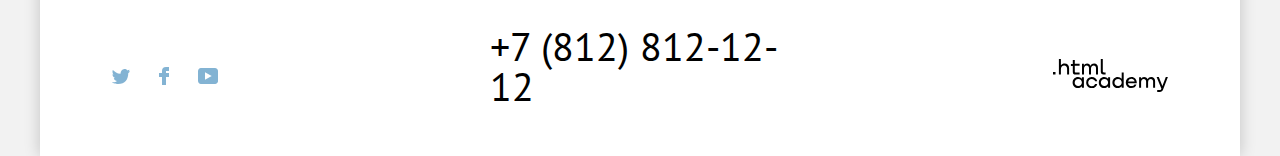
==== commit 7ab33510: "поправки" ====
--- a/index.html
+++ b/index.html
@@ -264,7 +264,7 @@
     </div>
     <div class="modal-container modal-container-close">
       <div class="modal modal-auth">
-        <button class="modal-close-button">
+        <button type="button" class="modal-close-button">
           <svg class="modal-close" width="13" height="13"
           aria-hidden="true" focusable="false"
           viewBox="0 0 13 13" fill="#000"
--- a/styles/styles.css
+++ b/styles/styles.css
@@ -12,6 +12,14 @@
   font-weight: 700;
   src: url("../fonts/ptsans-700.woff2") format("woff2");
   font-display: swap;
+}
+
+@font-face {
+  font-family: "rouble";
+  src: url("../fonts/rouble.otf") format("opentype");
+}
+.rub {
+  font-family: "rouble";
 }
 
 .visually-hidden {
@@ -30,6 +38,7 @@
 }
 
 body {
+  min-width: 1200px;
   margin: 0;
   display: flex;
   flex-direction: column;
@@ -69,11 +78,11 @@
   background-position: right 21px center;
 }
 
-.select-control#sorting {
+.select-control.sorting {
   padding: 12px 127px 13px 19px;
 }
 
-.select-control#qy {
+.select-control.qy {
 padding: 13px 133px 12px 17px;
 }
 
@@ -166,14 +175,11 @@
   padding-right: 72px;
 }
 
-.popover-open {
-  display: block;
-}
-
 .popover {
   position: absolute;
   top: 45px;
-  right: -180px;
+  left: 50%;
+  transform: translateX(-50%);
   z-index: 1;
   box-sizing: border-box;
   width: 400px;
@@ -184,6 +190,7 @@
   box-shadow:
   inset 0 0 0 1px #E5E5E5,
   0 25px 50px 0 rgba(0, 0, 0, 0.15);
+  display: none;
 }
 
 .popover::before {
@@ -564,6 +571,11 @@
 .navigation-item {
   z-index:1;
 }
+
+.navigation-link:hover ~ .popover {
+  display: block;
+}
+
 .navigation-link:active,
 .contacts-phone:active {
   color: #756257;
@@ -694,6 +706,25 @@
   border-radius: 4px;
 }
 
+.button-green {
+  background-color: #7DB54F;
+}
+
+.button-green:hover {
+  background-color: #6C9E42;
+}
+
+.button-green:focus {
+  background-color: #6C9E42;
+  box-shadow: 0 0 0 3px #756257;
+  outline: none;
+}
+
+.button-green:active {
+  color: rgba(255, 255, 255, 0.3);
+  background-color: #6C9E42;
+}
+
 .newsletter-button:focus {
   border-top-right-radius: 10px;
   border-bottom-right-radius: 10px;
@@ -970,7 +1001,7 @@
   margin-left: -2px;
   color: #FFFFFF;
   font: inherit;
-  padding: 13px 0px 12px 19px;
+  padding: 13px 40px 12px 19px;
   text-align:left;
   background-color: transparent;
   box-shadow: inset 0 0 0 2px #FFFFFF;
@@ -992,9 +1023,13 @@
   inset 0 0 0 5px #81b3d2;
   outline: none;
 }
-
-.catalog-filter-input-activity {
+.catalog-filter-input:active {
   background-color: #756257;
+  box-shadow: inset 0 0 0 2px #FFFFFF;
+}
+.catalog-filter-input:not(:placeholder-shown) {
+  background-color: #756257;
+  box-shadow: inset 0 0 0 2px #FFFFFF;
 }
 
 .catalog-filter-input::-webkit-outer-spin-button,
@@ -1517,6 +1552,11 @@
 .form-label {
   line-height: 40px;
   font-weight: 700;
+}
+
+.form-label-icon {
+  display:flex;
+  align-items:center;
 }
 
 .field-modal {
@@ -1620,7 +1660,13 @@
   outline: none;
 }
 .input-button-minus {
-  margin-left: auto;
+  border-top-left-radius: 4px;
+  border-bottom-left-radius: 4px;
+}
+
+.input-button-plus {
+  border-top-right-radius: 4px;
+  border-bottom-right-radius: 4px;
 }
 .amount-people-button {
  display: flex;
@@ -1655,8 +1701,6 @@
 }
 
 .form-amount-group {
-  display: flex;
-  align-items: center;
   margin: 0;
   margin-bottom: 11px;
 }
@@ -1664,13 +1708,17 @@
 .form-amount-people-adult {
   width: 274px;
 }
+
+.form-amount-people-adult {
+
+  display: grid;
+  grid-template-columns: 155px 40px 40px 40px;
+}
 .form-amount-people-children{
+  display: grid;
+  grid-template-columns: 54px 43px 40px 40px 40px;
   width: 230px;
   position: relative;
-}
-
-.form-amount-people-children .amount-form-label {
-  margin-right: auto;
 }
 
 .plus-icon {
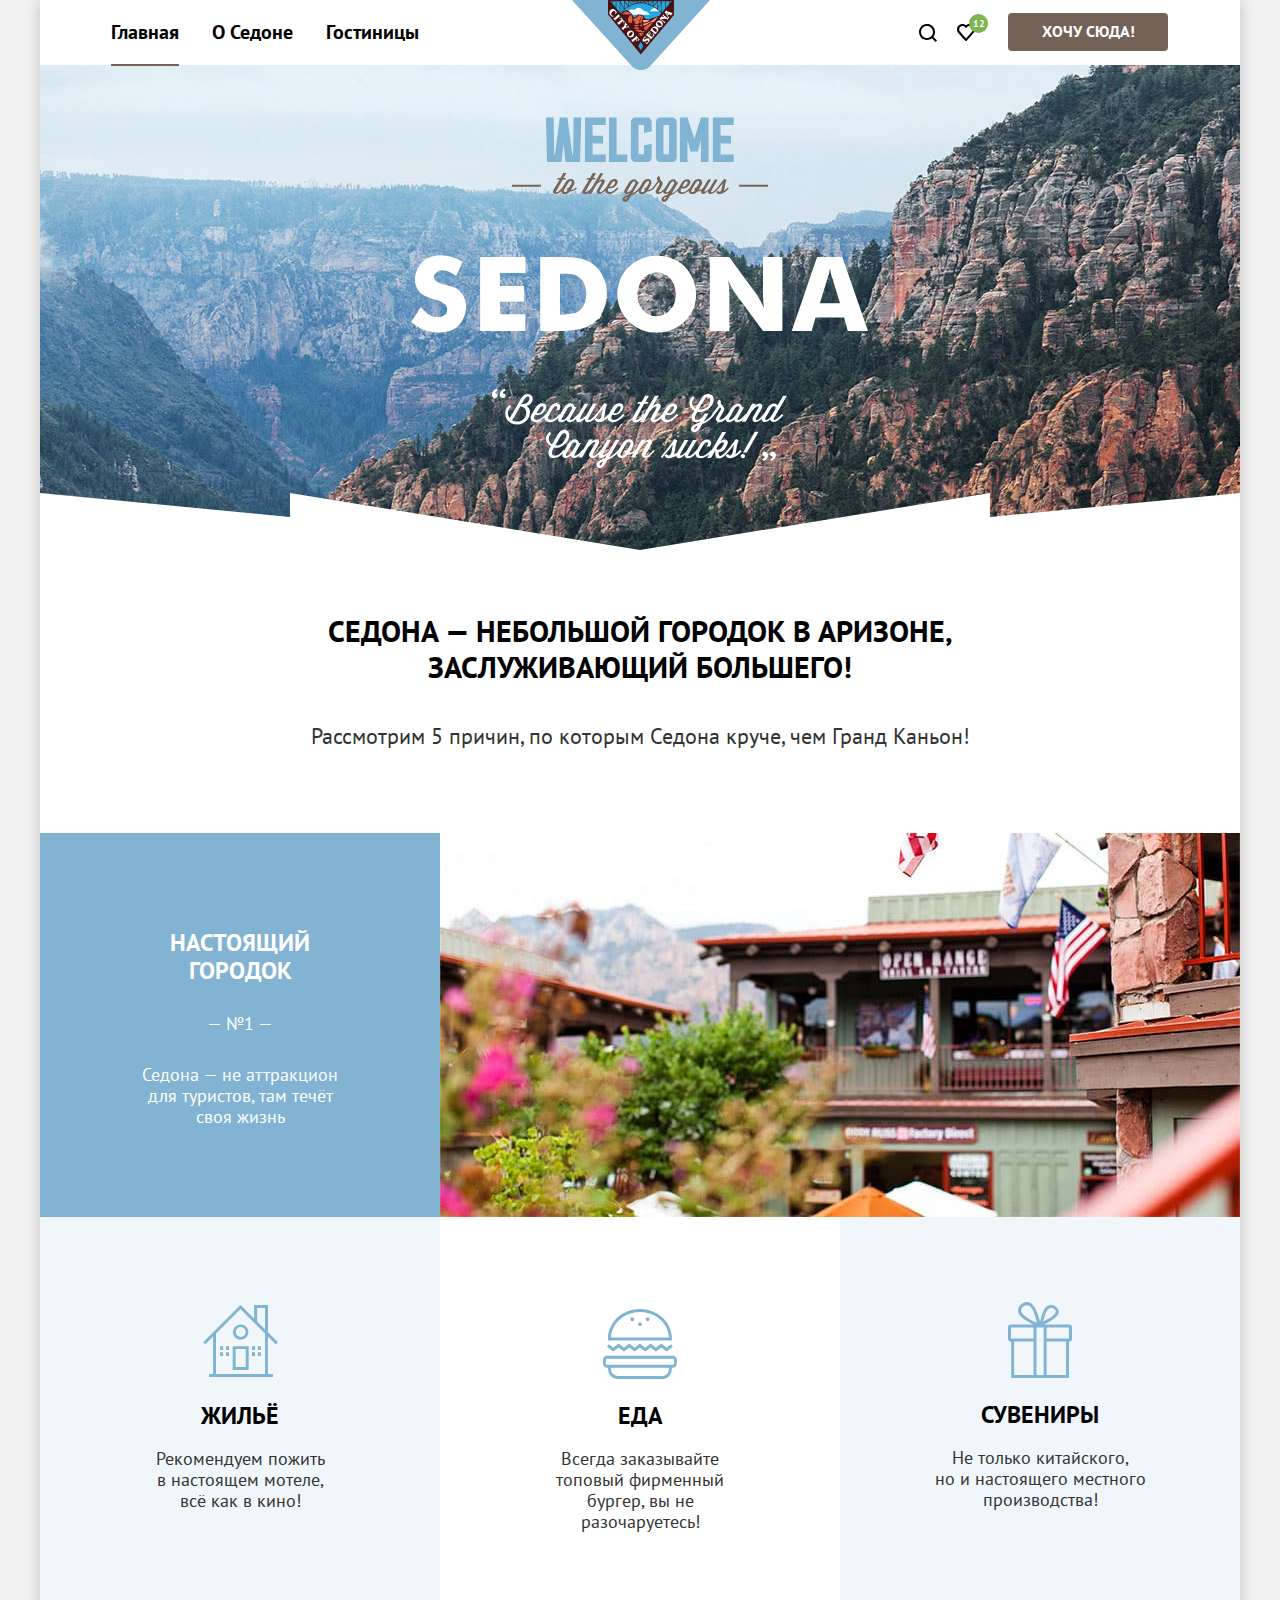
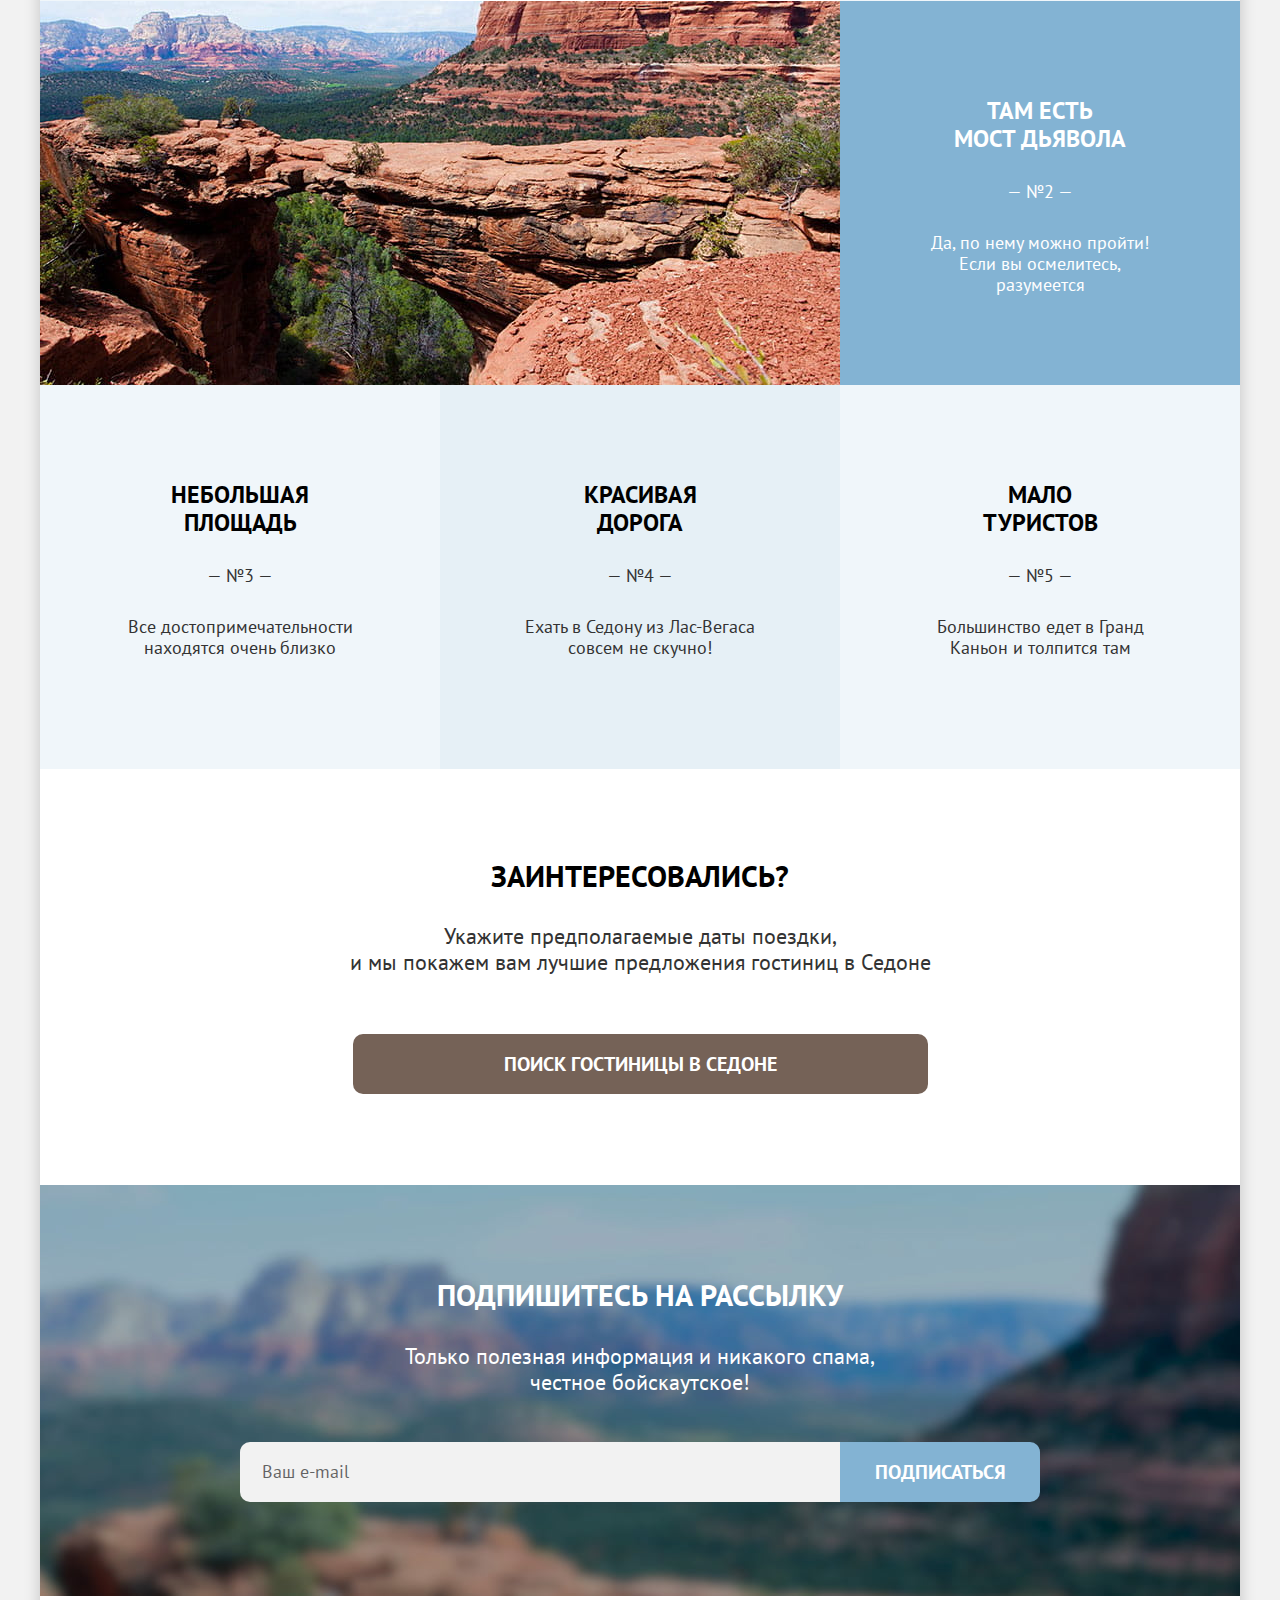
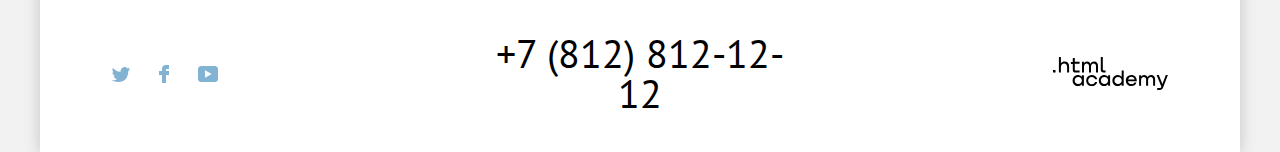
==== commit 7342b56e: "проверяем макет по критериям" ====
--- a/index.html
+++ b/index.html
@@ -2,8 +2,10 @@
 <html lang="ru">
   <head>
     <meta charset="utf-8">
+    <meta name="viewport" content="width=device-width,initial-scale=1">
     <title>HTML Academy: Седона</title>
     <link rel="stylesheet" href="styles/styles.css">
+    <link rel="icon" type="image/png" sizes="32x32" href="img/favicon.png">
   </head>
 
   <body>
@@ -12,7 +14,7 @@
       <nav class="navigation">
         <ul class="navigation-list">
           <li class="navigation-item">
-            <a class="navigation-link " >Главная</a>
+            <a class="navigation-link navigation-link-current">Главная</a>
           </li>
           <li class="navigation-item">
             <a class="navigation-link" href="about.html">О Седоне</a>
@@ -53,8 +55,8 @@
               <span class="visually-hidden">
                 Избранное
               </span>
-            </a>
-            <span class="round-green">12</span>
+              <span class="round-green">12</span>
+            </a>
             <div class="popover popover-cart popover-open">
 
               <div class="popover-content">
@@ -94,14 +96,14 @@
                     </button>
                   </li>
                 </ul>
-                <a class="button all-favourite-button" href="#">Все избранные</a>
+                <a class="button all-favourite-button button-brown" href="#">Все избранные</a>
 
               </div>
 
             </div>
           </li>
           <li class="navigation-item">
-            <a class="button wanna-go" href="#">Хочу сюда!</a>
+            <a class="button wanna-go button-brown" href="#">Хочу сюда!</a>
           </li>
         </ul>
       </nav>
@@ -114,7 +116,7 @@
       <div class="wrapper-under-welcome">
       <h1 class="index-title under-welcome">Седона — небольшой городок в Аризоне,
         заслуживающий большего!</h1>
-      <p class="text-under-index-title under-welcome">Рассмотрим 5 причин, по которым Седона круче, чем гранд каньон!
+      <p class="text-under-index-title under-welcome">Рассмотрим 5 причин, по которым Седона круче, чем Гранд Каньон!
       </p>
       </div>
 
@@ -124,10 +126,10 @@
         <ol class="advantages-list">
           <li class="advantages-item ai-blue ai-with-pic ">
             <div class="experiment">
-            <h3 class="advantages-title ai-blue">Настоящий городок</h3>
+            <h3 class="advantages-title ai-blue">Настоящий<br>городок</h3>
             <span class="advantages-number">— №1 —</span>
             <p class="advantages-description description-blue">Седона — не аттракцион для туристов, там течёт
-            своя жизнь</p>
+              своя жизнь</p>
             </div>
             <div class="wrapper-advantages-item-sedona">
             <img class="advantages-photo-bug" src="img/cedona.jpg" width="800" height="384" alt="город Седона">
@@ -137,25 +139,23 @@
               <li class="reccomendation-item">
                 <div class="housing reccomendation-picture"></div>
                 <h3 class="reccomendation-title">Жильё</h3>
-                <p class="reccomendation-description">Рекомендуем пожить в настоящем мотеле, всё как в кино!</p>
+                <p class="reccomendation-description">Рекомендуем пожить<br>в настоящем мотеле,<br>всё как в кино!</p>
               </li>
               <li class="reccomendation-item">
                 <div class="food reccomendation-picture"></div>
                 <h3 class="reccomendation-title">Еда</h3>
-                <p class="reccomendation-description">Всегда заказывайте
-                топовый фирменный бургер, вы не разочаруетесь!</p>
+                <p class="reccomendation-description">Всегда заказывайте<br>топовый фирменный бургер, вы не разочаруетесь!</p>
               </li>
               <li class="reccomendation-item">
                 <div class="souvenirs reccomendation-picture"></div>
                 <h3 class="reccomendation-title">Сувениры</h3>
-                <p class="reccomendation-description">Не только китайского,
-                но и настоящего местного производства!</p>
+                <p class="reccomendation-description">Не только китайского,<br>но и настоящего местного производства!</p>
               </li>
             </ul>
           </li>
           <li class="advantages-item ai-blue ai-with-pic">
             <div class="experiment">
-            <h3 class="advantages-title ai-blue">Там есть мост дьявола</h3>
+            <h3 class="advantages-title ai-blue">Там есть<br>мост дьявола</h3>
             <span class="advantages-number">— №2 —</span>
             <p class="advantages-description description-blue">Да, по нему можно пройти!
             Если вы осмелитесь, разумеется</p>
@@ -165,19 +165,19 @@
             </div>
           </li>
           <li class="advantages-item">
-            <h3 class="advantages-title">Небольшая площадь</h3>
+            <h3 class="advantages-title">Небольшая<br>площадь</h3>
             <span class="advantages-number">— №3 —</span>
             <p class="advantages-description">Все достопримечательности
             находятся очень близко</p>
           </li>
           <li class="advantages-item">
-            <h3 class="advantages-title">Красивая дорога</h3>
+            <h3 class="advantages-title">Красивая<br>дорога</h3>
             <span class="advantages-number">— №4 —</span>
             <p class="advantages-description">Ехать в Седону из Лас-Вегаса
             совсем не скучно!</p>
           </li>
           <li class="advantages-item">
-            <h3 class="advantages-title">Мало туристов</h3>
+            <h3 class="advantages-title">Мало<br>туристов</h3>
             <span class="advantages-number">— №5 —</span>
             <p class="advantages-description">Большинство едет в Гранд Каньон
             и толпится там</p>
@@ -187,9 +187,8 @@
 
       <section class="interested">
         <h2 class="interested-index-title">Заинтересовались?</h2>
-        <p class="interested-text">Укажите предполагаемые даты поездки,<br>
-          и мы покажем вам лучшие предложения гостиниц в Седоне</p>
-          <a class="button button-search" href="#">ПОИСК ГОСТИНИЦЫ В седоне</a>
+        <p class="interested-text">Укажите предполагаемые даты поездки,<br>и мы покажем вам лучшие предложения гостиниц в Седоне</p>
+          <a class="button button-search button-brown" href="#">ПОИСК ГОСТИНИЦЫ В седоне</a>
       </section>
     </main>
 
@@ -198,10 +197,10 @@
         <h2 class="page-footer-title footer-title-white">Подпишитесь на рассылку</h2>
         <p class="newsletter-email">Только полезная информация и никакого спама, <br>
           честное бойскаутское!</p>
-         <form class="newsletter-form" action="#" method="post">
+         <form class="newsletter-form" action="https://echo.htmlacademy.ru/" method="post">
           <label class="visually-hidden" for="newsletter-email">Email</label>
-          <input class="field" placeholder="Ваш E-mail" type="email" name="newsletter-email" id="newsletter-email" required>
-          <button class="button newsletter-button button-blue" type="submit">Подписаться</button>
+          <input class="field" placeholder="Ваш e-mail" type="email" name="newsletter-email" id="newsletter-email" required>
+          <button class="button newsletter-button button-blue" type="submit">ПОДПИСАТЬСЯ</button>
          </form>
       </section>
 
@@ -209,7 +208,7 @@
         <h2 class="visually-hidden">Социальные сети</h2>
         <ul class="footer-social-list">
           <li class="footer-social-item">
-            <a class="social-link" href="#">
+            <a class="social-link" href="https://twitter.com/htmlacademy_ru">
               <svg class="social-icon"
               aria-hidden="true" focusable="false"
               width="18" height="15"
@@ -220,7 +219,7 @@
             </a>
           </li>
           <li class="footer-social-item">
-            <a class="social-link" href="#">
+            <a class="social-link" href="https://www.facebook.com/htmlacademy">
               <svg class="social-icon"
               aria-hidden="true" focusable="false"
               width="10" height="18"
@@ -232,7 +231,7 @@
             </a>
           </li>
           <li class="footer-social-item">
-            <a class="social-link" href="#">
+            <a class="social-link" href="https://www.youtube.com/c/HTMLAcademyRUS">
               <svg class="social-icon"
               aria-hidden="true" focusable="false"
               width="20" height="16"
@@ -300,7 +299,7 @@
                 viewBox="0 0 13 1" fill="rgba(0, 0, 0, 0.3)"
                 xmlns="http://www.w3.org/2000/svg"><path d="M0 0v1h13V0H0Z"/></svg>
               </button>
-              <input class="field-input-num" type="number" min="1" max="10" name="adult" value="" id="adult">
+              <input class="field-input-num" type="number" min="1" max="10" name="adult" value="2" id="adult">
               <button type="button" class="amount-people-button input-button-plus" id="amountAdultPlus">
                 <span class="visually-hidden">Увеличить количество взрослых</span>
                 <svg class="symbol-icon plus-icon"
@@ -315,6 +314,8 @@
               <span class="form-label form-label-icon">
                 <button class="info" type="button">
                   <span class="visually-hidden">Посмотреть дополнительную информацию</span>
+                  <span class="info-popover info-popover-closed ">Укажите количество детей, которые будут с вами, возраст которых от 6 до 18 лет. Дети до 6 лет размещаются бесплатно.
+                  </span>
                 </button>
               </span>
               <button class="amount-people-button input-button-minus" type="button" id="amountChildrenMinus">
@@ -325,7 +326,7 @@
                 viewBox="0 0 13 1" fill="rgba(0, 0, 0, 0.3)"
                 xmlns="http://www.w3.org/2000/svg"><path d="M0 0v1h13V0H0Z"/></svg>
               </button>
-              <input class="field-input-num" type="number" min="0" max="10" name="children" value="" id="children">
+              <input class="field-input-num" type="number" min="0" max="10" name="children" value="1" id="children">
               <button type="button" class="amount-people-button input-button-plus" id="amountChildrenPlus">
                 <span class="visually-hidden">Увеличить количество детей</span>
                 <svg class="symbol-icon plus-icon"
@@ -334,8 +335,7 @@
                 viewBox="0 0 13 13" fill="rgba(0, 0, 0, 0.3)"
                 xmlns="http://www.w3.org/2000/svg"><path d="M13 6H7V0H6v6H0v1h6v6h1V7h6V6Z"/></svg>
               </button>
-              <span class="info-popover">Укажите количество детей, которые будут с вами, возраст которых от 6 до 18 лет. Дети до 6 лет размещаются бесплатно.
-              </span>
+
             </p>
             <button type="submit" class="button-blue submit-form-button">Найти
               <span class="visually-hidden">Найти</span>
--- a/styles/styles.css
+++ b/styles/styles.css
@@ -18,8 +18,9 @@
   font-family: "rouble";
   src: url("../fonts/rouble.otf") format("opentype");
 }
+
 .rub {
-  font-family: "rouble";
+  font-family: "rouble", sans-serif;
 }
 
 .visually-hidden {
@@ -48,18 +49,31 @@
   font-size: 18px;
   line-height: 21px;
   color: #333333;
-  background-color: #F2F2F2;
-}
+  background-color: #f2f2f2;
+}
+
+img {
+  max-width: 100%;
+  object-fit: contain;
+}
+
 .pagination,
 .hotel-card,
-.infrastructure-type-filter,
-.hotels-found-container{
+.infrastructure-type,
+.hotels-found-container {
   display: flex;
   list-style-type: none;
 }
 
+.infrastructure-type {
+  justify-content: center;
+  align-items: center;
+}
+
 .infrastructure-type-filter {
-  padding-bottom: 54px;
+  display: grid;
+  grid-template-columns: 217px 231px auto auto;
+  width: 1056px;
 }
 
 .select-control {
@@ -69,29 +83,31 @@
   line-height: 23px;
   color: #333333;
   border: none;
-  box-shadow: inset 0 0 0 2px #E5E5E5;
+  box-shadow: inset 0 0 0 2px #e5e5e5;
   border-radius: 4px;
   -moz-appearance: none;
   -webkit-appearance: none;
-  background-image: url(../img/down-vector.svg);
+  background-image: url("../img/down-vector.svg");
   background-repeat: no-repeat;
   background-position: right 21px center;
+  cursor: pointer;
 }
 
 .select-control.sorting {
-  padding: 12px 127px 13px 19px;
+  min-width: 287px;
+  padding: 12px 35px 13px 19px;
 }
 
 .select-control.qy {
-padding: 13px 133px 12px 17px;
+  padding: 13px 133px 12px 17px;
 }
 
 .select-control:hover {
-  box-shadow: inset 0 0 0 2px #83B3D3;
+  box-shadow: inset 0 0 0 2px #83b3d3;
 }
 
 .select-control:focus {
-  box-shadow: inset 0 0 0 2px #83B3D3;
+  box-shadow: inset 0 0 0 2px #83b3d3;
   outline: none;
 }
 
@@ -101,18 +117,19 @@
 
 .hotels-found-container {
   width: 1057px;
-  align-items:center;
-  padding-top: 43px;
-  padding-bottom: 43px;
-}
-
-.sorting-type {
-  margin-right: 81px;
+  align-items: center;
+  flex-wrap: wrap;
+  padding-bottom: 42px;
 }
 
 .pagination {
-  width: 370px;
+  width: 668px;
   flex-wrap: wrap;
+}
+
+.pagination-item {
+  margin-top: 4px;
+  margin-bottom: 4px;
 }
 
 .pagination-item:not(:last-child) {
@@ -131,12 +148,11 @@
   justify-content: space-between;
 }
 
-
 .content-container {
   margin: 0 auto;
   width: 1200px;
-  background: #FFFFFF;
-  box-shadow: 0px 0px 15px rgba(0, 0, 0, 0.2);
+  background: #ffffff;
+  box-shadow: 0 0 15px rgba(0, 0, 0, 0.2);
 }
 
 .catalog-container {
@@ -158,38 +174,43 @@
 }
 
 .pagination-container {
-  position:relative;
-  align-items: center;
-}
-
-.pagination-container:before{
+  position: relative;
+  align-items: center;
+}
+
+.pagination-container::before {
   position: absolute;
   content: "";
   width: 1056px;
-  border-bottom: 1px solid #E5E5E5;
-  top: -31px;
+  border-bottom: 1px solid #e5e5e5;
+  top: -27px;
 }
 
 .navigation {
   padding-left: 59px;
   padding-right: 72px;
+  justify-content: space-around;
+}
+
+.navigation-list:first-child .navigation-item {
+  z-index: 1;
 }
 
 .popover {
   position: absolute;
-  top: 45px;
+  top: 49px;
   left: 50%;
   transform: translateX(-50%);
   z-index: 1;
   box-sizing: border-box;
   width: 400px;
   font-family: "PT Sans", sans-serif;
-  background-color: #FFFFFF;
+  background-color: #ffffff;
   min-height: 180px;
   border-radius: 20px;
   box-shadow:
-  inset 0 0 0 1px #E5E5E5,
-  0 25px 50px 0 rgba(0, 0, 0, 0.15);
+    inset 0 0 0 1px #e5e5e5,
+    0 25px 50px 0 rgba(0, 0, 0, 0.15);
   display: none;
 }
 
@@ -197,42 +218,37 @@
   content: "";
   position: absolute;
   top: -9px;
-  left: 191px;
-  width: 17px;
-  height: 17px;
-  border: 1px solid #E5E5E5;
-  border-bottom: none;
-  border-right: none;
-  transform: rotate(45deg);
-  background: #FFFFFF;
-  box-shadow: 0 25px 50px 0 rgba(0, 0, 0, 0.15);
+  left: 190px;
+  width: 20px;
+  height: 10px;
+  background: url("data:image/svg+xml,<svg viewBox='0 0 20 10' xmlns='http://www.w3.org/2000/svg'><path d='m10 0 10 9H0' fill='%23e4e4e4'/><path d='m10 1 10 9H0' fill='%23fff'/></svg>");
 }
 
 .popover-content {
-  height:100%;
+  height: 100%;
 }
 
 .popover-list {
   margin: 0;
-  padding: 15px;
+  padding: 15px 14px 14px 16px;
   list-style-type: none;
+}
+
+.popover-image {
+  width: 48px;
+  height: 48px;
+  grid-row: 1/3;
+  object-fit: fill;
+  border-radius: 50%;
+  display: block;
+  align-self: center;
 }
 
 .popover-card-title {
   font-size: 18px;
   line-height: 18px;
-}
-
-.popover-image {
-  width: 48px;
-  height: 48px;
-  border-radius: 50%;
-  display: block;
-  align-self: center;
-}
-
-.popover-card-title {
-  margin: 0;
+  margin: 0;
+  margin-top: 2px;
   padding: 0;
 }
 
@@ -243,14 +259,14 @@
 }
 
 .popover-item:not(:last-child) {
-  margin-bottom: 6px;
+  margin-bottom: 5px;
 }
 
 .favourite-link {
   color: #000000;
   padding: 10px;
   display: grid;
-  grid-template-columns: 65px auto;
+  grid-template-columns: 66px auto;
   border-radius: 10px;
   text-decoration: none;
 }
@@ -260,7 +276,7 @@
 }
 
 .favourite-link:focus {
-  box-shadow: inset 0 0 0 3px #83B3D3;
+  box-shadow: inset 0 0 0 3px #83b3d3;
   outline: none;
 }
 
@@ -274,21 +290,18 @@
   color: #333333;
 }
 
-.popover-image {
-  grid-row: 1/3;
-}
-
 .basket-delete-button {
   width: 36px;
   height: 36px;
   display: flex;
-  align-items:center;
+  align-items: center;
   justify-content: center;
   border: none;
   background: none;
   opacity: 20%;
   cursor: pointer;
   margin: 0;
+  margin-top: 6px;
   padding: 0;
   border-radius: 10px;
   align-self: flex-start;
@@ -299,7 +312,7 @@
 }
 
 .basket-delete-button:focus {
-  box-shadow: inset 0 0 0 3px #83B3D3;
+  box-shadow: inset 0 0 0 3px #83b3d3;
   opacity: 100%;
   outline: none;
 }
@@ -320,32 +333,38 @@
   padding: 0;
   list-style-type: none;
 }
-.catalog-filter-item:not(:last-child){
-  margin-bottom: 16px;
-}
+
+.catalog-filter-item:not(:last-child) {
+  margin-bottom: 14px;
+}
+
 .hotel-list {
-  border-top: 1px solid #E5E5E5;
-  margin-bottom: 31px;
+  border-top: 1px solid #e5e5e5;
+  margin-bottom: 29px;
 }
 
 .hotel-card {
-  margin-top: 31px;
+  margin-top: 30px;
   padding-bottom: 30px;
-  border-bottom: 1px solid #E5E5E5;
+  border-bottom: 1px solid #e5e5e5;
+  line-height: 23px;
 }
 
 .hotel-main-info-container {
-  margin-left: 36px;
+  margin-left: 37px;
   display: grid;
   grid-template-columns: 151px auto;
-  gap: 6px;
+  gap: 7px;
 }
 
 .breadcrumbs {
-  display: flex;
-  align-items: center;
-  margin-left: 63px;
-  margin-bottom: 51px;
+  width: 1074px;
+  display: flex;
+  align-items: center;
+  flex-wrap: wrap;
+  margin-top: -5px;
+  margin-left: 65px;
+  margin-bottom: 41px;
 }
 
 .footer-social-list {
@@ -359,7 +378,7 @@
 }
 
 .footer-social-item .button {
-  background-color: #FFFFFF;
+  background-color: #ffffff;
 }
 
 .footer-social-item:nth-child(3n+1) {
@@ -371,23 +390,22 @@
 }
 
 .navigation-list {
-  width: 400px;
-  align-items: center;
-}
-
-.navigation-list:nth-child(1) .navigation-item:not(:nth-child(3)) {
-  margin-right: 21px;
-}
-
-.navigation-user .navigation-item:nth-child(3n+2) {
-  margin-left: 1px;
-}
-
-.navigation-user .navigation-item:nth-child(3n+3) {
-  margin-left: 23px;
+  width: 459px;
+  align-items: center;
+}
+
+.navigation-list:nth-child(1) .navigation-item {
+  margin-top: 19px;
+  margin-bottom: 20px;
+}
+
+
+.navigation-list:first-child .navigation-item:not(:nth-child(4n+1)) {
+  margin-left: 9px;
 }
 
 .navigation-user {
+  width: 445px;
   justify-content: flex-end;
 }
 
@@ -410,10 +428,11 @@
 }
 
 .navigation-user .navigation-item {
-  position:relative;
-}
+  position: relative;
+}
+
 .round-green {
-  color: #FFFFFF;
+  color: #ffffff;
   display: block;
   width: 19px;
   height: 19px;
@@ -422,10 +441,10 @@
   padding-top: 3px;
   box-sizing: border-box;
   padding-left: 4px;
-  background-color: #7DB54F;
+  background-color: #7db54f;
   border-radius: 50%;
   position: absolute;
-  top: 0px;
+  top: 0;
   left: 22px;
 }
 
@@ -440,26 +459,28 @@
   grid-column: 1/-1;
 }
 
- .ai-with-pic:nth-child(3n+1) .wrapper-advantages-item-sedona {
+.ai-with-pic:nth-child(3n+1) .wrapper-advantages-item-sedona {
   grid-column: 2/-1;
- }
-
- .ai-with-pic:nth-child(2n) .wrapper-advantages-item-sedona {
-   grid-column: 1/3;
-   grid-row: 1/2;
- }
+}
+
+.ai-with-pic:nth-child(2n) .wrapper-advantages-item-sedona {
+  grid-column: 1/3;
+  grid-row: 1/2;
+}
 
 .reccomendation-item,
 .experiment {
   width: 400px;
   min-height: 384px;
 }
+
 .wrapper-advantages-item-sedona {
   width: 800px;
 }
 
 .advantages-photo-bug {
   display: block;
+  background-color: #68a2ca;
 }
 
 .interested {
@@ -467,6 +488,7 @@
   flex-direction: column;
   align-items: center;
 }
+
 .page-footer {
   display: flex;
   flex-wrap: wrap;
@@ -476,16 +498,20 @@
 
 .contacts {
   width: 361px;
-  margin: 15px auto 35px auto;
-}
+  margin: 22px auto 24px auto;
+}
+
 .madein {
-  width: 160px;
+  display: flex;
+  align-items: center;
+  justify-content: flex-end;
+  width: 190px;
   margin-right: 50px;
 }
 
 .madein-link {
-  display:flex;
-  align-items:center;
+  display: flex;
+  align-items: center;
   justify-content: center;
   padding: 18px 22px;
 }
@@ -497,10 +523,11 @@
 .madein-link:focus .madein-logo {
   fill: #756257;
 }
+
 .madein-link:focus {
-box-shadow: inset 0 0 0 3px #83B3D3;
-outline: none;
-border-radius: 10px;
+  box-shadow: inset 0 0 0 3px #83b3d3;
+  outline: none;
+  border-radius: 10px;
 }
 
 .madein-link:active .madein-logo {
@@ -508,7 +535,8 @@
   opacity: 30%;
 }
 
-.navigation-link  {
+.navigation-link {
+  position: relative;
   color: #000000;
   font-weight: 700;
   padding: 6px 12px;
@@ -520,7 +548,7 @@
 .social-link {
   width: 40px;
   height: 40px;
-  display:flex;
+  display: flex;
   align-items: center;
   justify-content: center;
 }
@@ -531,21 +559,21 @@
 }
 
 .social-link:hover .social-icon {
-  fill:#68A2CA;
+  fill: #68a2ca;
 }
 
 .social-link:focus {
-  box-shadow: inset 0 0 0 3px #83B3D3;
+  box-shadow: inset 0 0 0 3px #83b3d3;
   outline: none;
   border-radius: 10px;
 }
 
 .social-link:focus .social-icon {
-  fill:#68A2CA;
+  fill: #68a2ca;
 }
 
 .social-link:active .social-icon {
-  fill:#68A2CA;
+  fill: #68a2ca;
   opacity: 30%;
 }
 
@@ -557,19 +585,19 @@
 .navigation-link:focus,
 .contacts-phone:focus {
   color: #756257;
-  box-shadow: inset 0 0 0 3px #83B3D3;
+  box-shadow: inset 0 0 0 3px #83b3d3;
   outline: none;
   border-radius: 10px;
 }
-.navigation-link:not([href]) {
-  text-decoration-line:underline;
-  text-decoration-style: solid;
-  text-decoration-color:#756257;
-  text-decoration-thickness: 2px;
-  text-underline-offset: 25px;
-}
-.navigation-item {
-  z-index:1;
+
+.navigation-link-current::before {
+  position: absolute;
+  right: 12px;
+  top: 51px;
+  left: 12px;
+  height: 2px;
+  background-color: #756257;
+  content: "";
 }
 
 .navigation-link:hover ~ .popover {
@@ -578,8 +606,7 @@
 
 .navigation-link:active,
 .contacts-phone:active {
-  color: #756257;
-  opacity: 30%;
+  color: rgba(117, 98, 87, 0.3);
 }
 
 .navigation-link:hover .navigation-icon {
@@ -591,31 +618,24 @@
 }
 
 .navigation-link:active .navigation-icon {
-  fill: #756257;
-  opacity: 30%;
-}
-
-.wanna-go:hover,
-.button-search:hover,
-.hotel-card-button:hover,
-.all-favourite-button:hover {
+  fill: rgba(117, 98, 87, 0.3);
+}
+
+.navigation-link:active .round-green {
+  color: rgba(255, 255, 255, 0.3);
+}
+
+.button-brown:hover {
   background-color: #615048;
 }
 
-.wanna-go:focus,
-.button-search:focus,
-.hotel-card-button:focus,
-.all-favourite-button:focus {
+.button-brown:focus {
   background-color: #615048;
-  box-shadow: 0 0 0 3px #83B3D3;
-  outline: none;
-
-}
-
-.wanna-go:active,
-.button-search:active,
-.hotel-card-button:active,
-.all-favourite-button:active {
+  box-shadow: 0 0 0 3px #83b3d3;
+  outline: none;
+}
+
+.button-brown:active {
   background-color: #615048;
   color: rgba(255, 255, 255, 0.3);
 }
@@ -623,9 +643,19 @@
 .wanna-go {
   display: block;
   width: 160px;
-  padding-top: 9px;
-  padding-bottom: 10px;
-}
+  padding-top: 8px;
+  padding-bottom: 9px;
+  margin-left: 23px;
+  margin-bottom: 1px;
+}
+
+.grid-button-toggle-container {
+  width: 241px;
+  display: flex;
+  flex-wrap: wrap;
+  justify-content: flex-end;
+}
+
 .grid-button-toggle {
   width: 48px;
   height: 48px;
@@ -633,122 +663,126 @@
   align-items: center;
   justify-content: center;
   padding: 17px 16px;
-  background-color: #FFFFFF;
+  margin: 1px 0 0 8px;
+  background-color: #ffffff;
   box-sizing: border-box;
   box-shadow: inset 0 0 0 2px #e5e5e5;
   border-radius: 4px;
 }
 
-.grid-button-toggle:nth-of-type(2) {
-  margin-left: 8px;
-  margin-right: 8px;
-}
-
 .grid-button-toggle:hover {
-  box-shadow: inset 0 0 0 2px #83B3D3;
+  box-shadow: inset 0 0 0 2px #83b3d3;
 }
 
 .grid-button-toggle:focus {
-  box-shadow: inset 0 0 0 2px #83B3D3;
-  outline: none;
-}
+  box-shadow: inset 0 0 0 2px #83b3d3;
+  outline: none;
+}
+
 .grid-button-toggle:not([href]) {
   box-shadow: inset 0 0 0 2px #000000;
   outline: none;
 }
 
 .button-container {
+  grid-row: 1/2;
+  grid-column: 4/5;
+  justify-self: end;
+  width: 160px;
   display: flex;
   flex-direction: column;
   align-items: center;
-  margin-left: 81px;
-  margin-right: 72px;
-  padding-top: 58px;
+  padding-top: 61px;
 }
 
 .button {
- display: inline-block;
- font-size: 16px;
- color: #FFFFFF ;
- font-weight: 700;
- box-sizing: border-box;
- background-color: #756257;
- border: none;
- border-radius: 4px;
- text-align: center;
- text-transform: uppercase;
- text-decoration: none;
- cursor: pointer;
+  display: inline-block;
+  font-size: 16px;
+  color: #ffffff;
+  font-weight: 700;
+  box-sizing: border-box;
+  border: none;
+  border-radius: 4px;
+  text-align: center;
+  text-transform: uppercase;
+  text-decoration: none;
+  cursor: pointer;
+}
+
+.button-brown {
+  background-color: #756257;
 }
 
 .all-favourite-button {
   width: 400px;
-  height: 60px;
+  min-height: 60px;
   padding: 20px 0;
   border-radius: 0 0 20px 20px;
   position: relative;
   bottom: -1px;
-  left: 0px;
+  left: 0;
 }
 
 .button-blue {
-  background-color: #83B3D3;
+  background-color: #83b3d3;
 }
 
 .button-blue:hover {
-  background-color: #68A2CA;
+  background-color: #68a2ca;
 }
 
 .button-blue:focus {
-  background-color: #68A2CA;
+  background-color: #68a2ca;
   box-shadow: 0 0 0 3px #756257;
   outline: none;
   border-radius: 4px;
 }
 
 .button-green {
-  background-color: #7DB54F;
+  background-color: #7db54f;
 }
 
 .button-green:hover {
-  background-color: #6C9E42;
+  background-color: #6c9e42;
 }
 
 .button-green:focus {
-  background-color: #6C9E42;
+  background-color: #6c9e42;
   box-shadow: 0 0 0 3px #756257;
   outline: none;
 }
 
 .button-green:active {
   color: rgba(255, 255, 255, 0.3);
-  background-color: #6C9E42;
+  background-color: #6c9e42;
 }
 
 .newsletter-button:focus {
   border-top-right-radius: 10px;
   border-bottom-right-radius: 10px;
-  border-top-left-radius: 0px;
-  border-bottom-left-radius: 0px;
+  border-top-left-radius: 0;
+  border-bottom-left-radius: 0;
 }
 
 .button-blue:active {
   color: rgba(255, 255, 255, 0.3);
-  background-color: #68A2CA;
+  background-color: #68a2ca;
 }
 
 .button-apply:focus {
-  box-shadow: 0 0 0 3px #FFFFFF;
+  box-shadow: 0 0 0 3px #ffffff;
   outline: none;
   border-radius: 4px;
 }
 
 .button-apply {
+  font-family: inherit;
   width: 160px;
   min-height: 48px;
   padding: 0;
-  margin-bottom: 20px;
-}
+  margin-bottom: 16px;
+}
+
 .button-search {
   min-width: 575px;
   padding-top: 12px;
@@ -756,44 +790,61 @@
   font-size: 20px;
   line-height: 36px;
   margin-bottom: 91px;
+  border-radius: 10px;
 }
 
 .newsletter-button {
+  font-family: inherit;
   width: 200px;
   min-height: 60px;
   padding: 0;
   font-size: 20px;
   line-height: 26px;
-  border-radius: 0px 10px 10px 0px;
+  border-radius: 0 10px 10px 0;
   margin: 0;
 }
 
 .hotel-card-button {
   padding-top: 7px;
   padding-bottom: 8px;
+  align-self: end;
+}
+
+.hotel-card-btutton .button-brown {
   width: 151px;
-  align-self: end;
+}
+
+.hotel-card-button.button-blue,
+.hotel-card-button.button-green {
+  width: 160px;
 }
 
 .hotel-card-type {
   align-self: start;
 }
 
+.hotel-card-type,
+.hotel-card-price {
+  margin-top: -18px;
+}
+
 .pagination-load-more {
+  font-family: inherit;
   align-self: center;
   width: 625px;
   font-size: 20px;
   line-height: 26px;
   min-height: 55px;
   padding: 0;
-  margin-bottom: 61px;
+  margin-bottom: 57px;
 }
 
 .button-reset {
   display: inline-block;
+  font-family: inherit;
   background: transparent;
   border: none;
-  color: #FFFFFF;
+  color: #ffffff;
   text-decoration: none;
   font-weight: 400;
   font-size: 18px;
@@ -802,6 +853,7 @@
   padding: 4px 0 5px 0;
   width: 100px;
   border-radius: 4px;
+  cursor: pointer;
 }
 
 .button-reset:hover {
@@ -809,7 +861,7 @@
 }
 
 .button-reset:focus {
-  box-shadow: inset 0 0 0 3px #83B3D3;
+  box-shadow: inset 0 0 0 3px #83b3d3;
   outline: none;
 }
 
@@ -820,8 +872,8 @@
 .pagination-link {
   display: block;
   box-sizing: border-box;
-  width: 55px;
-  height: 55px;
+  min-width: 55px;
+  min-height: 55px;
   font-size: 20px;
   line-height: 26px;
   padding: 15px;
@@ -829,14 +881,14 @@
 
 .pagination-link:not([href]) {
   color: #000000;
-  background-color: #F2F2F2;
+  background-color: #f2f2f2;
 }
 
 .breadcrumbs-link {
   display: flex;
   align-items: center;
   justify-content: center;
-  color: #FFFFFF;
+  color: #ffffff;
   font-size: 16px;
   text-decoration: none;
 }
@@ -844,12 +896,13 @@
 .breadcrumbs-item:not(:nth-child(1)) {
   margin-left: 10px;
 }
+
 .breadcrumbs-item {
   position: relative;
 }
 
-.breadcrumbs-item:not(:nth-child(1)):before{
-  content: url(../img/nav-vector.svg);
+.breadcrumbs-item:not(:nth-child(1))::before {
+  content: url("../img/nav-vector.svg");
   position: absolute;
   left: -7px;
 }
@@ -863,17 +916,18 @@
   height: 27px;
 }
 
-.breadcrumbs-link:hover .bread-home{
+.breadcrumbs-link:hover .bread-home {
   fill: rgba(255, 255, 255, 0.6);
 }
+
 .breadcrumbs-link:hover {
   color: rgba(255, 255, 255, 0.6);
 }
 
 .breadcrumbs-link:focus {
-  box-shadow: inset 0 0 0 3px #83B3D3;
-  outline: none;
-  border-radius: 4px
+  outline: none;
+  border-radius: 4px;
+  box-shadow: inset 0 0 0 3px #83b3d3;
 }
 
 .breadcrumbs-link:active .bread-home {
@@ -898,16 +952,25 @@
   text-transform: uppercase;
 }
 
+.index-title {
+  margin-bottom: 33px;
+}
+
 .page-footer-title {
-  margin-top: 94px;
-  margin-bottom: 15px;
+  margin-top: 92px;
+  margin-bottom: 30px;
+}
+
+.newsletter-catalog .page-footer-title {
+  margin-top: 83px;
+  margin-bottom: 30px;
 }
 
 .newsletter-email {
   font-size: 22px;
   line-height: 26px;
   margin-top: 0;
-  margin-bottom: 26px;;
+  margin-bottom: 47px;
 }
 
 .newsletter-form {
@@ -920,21 +983,24 @@
   width: 287px;
   position: relative;
   height: 4px;
-  margin-top: 16px;
   background-color: rgba(255, 255, 255, 0.3);
+}
+
+.range {
+  width: 287px;
 }
 
 .range-bar {
   position: absolute;
   height: 4px;
-  background-color: #FFFFFF;
+  background-color: #ffffff;
 }
 
 .range-toggle {
   position: absolute;
   width: 20px;
   height: 20px;
-  background: #FFFFFF;
+  background: #ffffff;
   border: none;
   border-radius: 5px;
   cursor: pointer;
@@ -946,22 +1012,23 @@
 
 .range-toggle:focus {
   box-shadow:
-  0 0 0 3px #83B3D3,
-  0 4px 10px 0 rgba(0, 0, 0, 0.25);
-  outline:none;
+    0 0 0 3px #83b3d3,
+    0 4px 10px 0 rgba(0, 0, 0, 0.25);
+  outline: none;
 }
 
 .range-toggle:active {
   box-shadow:
-  0 0 0 2px #83B3D3,
-  0 7px 15px 0 rgba(0, 0, 0, 0.4);
+    0 0 0 2px #83b3d3,
+    0 7px 15px 0 rgba(0, 0, 0, 0.4);
 }
 
 .toggle-min {
   top: -8px;
-  left: 0px;
-}
-.toggle-max{
+  left: 0;
+}
+
+.toggle-max {
   top: -8px;
   right: -10px;
 }
@@ -971,6 +1038,7 @@
   justify-content: center;
   margin-bottom: 31px;
 }
+
 .catalog-filter-label {
   position: relative;
   display: flex;
@@ -999,12 +1067,12 @@
 .catalog-filter-input {
   margin: 0;
   margin-left: -2px;
-  color: #FFFFFF;
+  color: #ffffff;
   font: inherit;
   padding: 13px 40px 12px 19px;
-  text-align:left;
+  text-align: left;
   background-color: transparent;
-  box-shadow: inset 0 0 0 2px #FFFFFF;
+  box-shadow: inset 0 0 0 2px #ffffff;
   border: none;
   box-sizing: border-box;
   appearance: textfield;
@@ -1013,23 +1081,25 @@
 }
 
 .catalog-filter-input:hover {
-  box-shadow: inset 0 0 0 2px rgba(255,255,255,0.6);
+  box-shadow: inset 0 0 0 2px rgba(255, 255, 255, 0.6);
 }
 
 .catalog-filter-input:focus {
   box-shadow:
-  0 0 0 3px #81B3D2,
-  inset 0 0 0 2px #FFFFFF,
-  inset 0 0 0 5px #81b3d2;
-  outline: none;
-}
+    0 0 0 3px #81b3d2,
+    inset 0 0 0 2px #ffffff,
+    inset 0 0 0 5px #81b3d2;
+  outline: none;
+}
+
 .catalog-filter-input:active {
   background-color: #756257;
-  box-shadow: inset 0 0 0 2px #FFFFFF;
-}
+  box-shadow: inset 0 0 0 2px #ffffff;
+}
+
 .catalog-filter-input:not(:placeholder-shown) {
   background-color: #756257;
-  box-shadow: inset 0 0 0 2px #FFFFFF;
+  box-shadow: inset 0 0 0 2px #ffffff;
 }
 
 .catalog-filter-input::-webkit-outer-spin-button,
@@ -1041,6 +1111,8 @@
 .catalog-filter-input::-webkit-input-placeholder {
   color: #ffffff;
 }
+
+
 .input-left {
   border-top-left-radius: 4px;
   border-bottom-left-radius: 4px;
@@ -1052,11 +1124,12 @@
 }
 
 .field {
+  min-height: 60px;
   width: 600px;
   font-size: 18px;
   line-height: 26px;
   font-family: inherit;
-  background-color: #F2F2F2;
+  background-color: #f2f2f2;
   border-top-left-radius: 10px;
   border-bottom-left-radius: 10px;
   border: none;
@@ -1064,6 +1137,7 @@
   padding-left: 22px;
   padding-right: 19px;
   box-sizing: border-box;
+  cursor: pointer;
 }
 
 .field::-webkit-input-placeholder {
@@ -1071,44 +1145,39 @@
 }
 
 .field:hover {
-  background-color: #E5E5E5;
+  background-color: #e5e5e5;
 }
 
 .field:focus {
-  background-color: #E5E5E5;
-  box-shadow: 0 0 0 3px #83B3D3;
+  background-color: #e5e5e5;
+  box-shadow: 0 0 0 3px #83b3d3;
   outline: none;
 }
 
 .field:not(:placeholder-shown) {
-  background-color: #FFFFFF;
+  background-color: #ffffff;
   box-shadow: inset 0 0 0 2px #000000;
 }
 
 .field-with-error {
-  background-color: #FFFFFF;
-  box-shadow: inset 0 0 0 2px #FF5757;
+  background-color: #ffffff;
+  box-shadow: inset 0 0 0 2px #ff5757;
 }
 
 .interested-index-title {
-  margin-top: 91px;
-  margin-bottom: 15px;
+  margin-top: 89px;
+  margin-bottom: 29px;
 }
 
 .interested-text {
   font-size: 22px;
   line-height: 26px;
   margin-top: 0;
-  margin-bottom: 73px;
-  width: 720px;
-}
-
-.index-title {
-  padding-bottom: 8px;
+  margin-bottom: 59px;
 }
 
 .footer-title-white {
-  color:#FFFFFF;
+  color: #ffffff;
 }
 
 .newsletter-email-catalog {
@@ -1116,7 +1185,6 @@
 }
 
 .text-under-index-title {
-  margin-top: 23px;
   font-size: 22px;
   line-height: 36px;
 }
@@ -1131,17 +1199,14 @@
 }
 
 .advantages-title {
-  margin-top: 98px;
-  margin-bottom: 25px;
+  margin-top: 96px;
+  margin-bottom: 28px;
   margin-left: auto;
   margin-right: auto;
 }
 
 .advantages-description {
-  margin-top: 26px;
-  margin-bottom: 77px;
-  margin-left: 75px;
-  margin-right: 75px;
+  margin: 0 75px;
 }
 
 .description-blue {
@@ -1151,28 +1216,37 @@
 
 .advantages-number {
   display: block;
+  margin-bottom: 30px;
 }
 
 .reccomendation-title {
-  margin-top: 0px;
-  margin-bottom: 20px;
+  margin-top: 0;
+  margin-bottom: 18px;
 }
 
 .ai-blue {
-  color: #FFFFFF;
+  color: #ffffff;
 }
 
 .experiment {
-  background-color:#83B3D3;
+  background-color: #83b3d3;
 }
 
 .reccomendation-description {
   color: #333333;
-  width: 250px;
-  margin-top: 0;
-  margin-bottom: 79px;
-  margin-left: 75px;
-  margin-right: 75px;
+  width: 192px;
+  margin: 0;
+  padding: 0;
+}
+
+.reccomendation-description:not(:first-child) {
+  width: 230px;
+}
+
+.reccomendation-item {
+  display: flex;
+  flex-direction: column;
+  align-items: center;
 }
 
 .reccomendation-item:nth-child(1n) {
@@ -1180,11 +1254,11 @@
 }
 
 .reccomendation-item:nth-child(2n) {
-  background-color: #FFFFFF;
+  background-color: #ffffff;
 }
 
 .advantages-item:nth-child(3n+3),
-.advantages-item:nth-child(2n+3)  {
+.advantages-item:nth-child(2n+3) {
   background-color: rgba(131, 179, 211, 0.12);
   width: 400px;
   min-height: 384px;
@@ -1200,46 +1274,53 @@
   display: block;
   padding: 15px;
   color: #000000;
+  text-align: center;
   font-size: 40px;
   line-height: 40px;
   text-decoration: none;
 }
 
 .inner-header-title {
-  color: #FFFFFF;
+  color: #ffffff;
   font-weight: 700;
   font-size: 60px;
   line-height: 78px;
   margin-top: 0;
-  margin-bottom: 5px;
+  margin-bottom: 0;
   margin-left: 71px;
 }
+
 .inner-header {
-  padding-top: 35px;
-}
-.catalog-filter-group{
-  color: #FFFFFF;
-  margin: 0;
+  padding-top: 32px;
+}
+
+.catalog-filter-group {
+  color: #ffffff;
+  margin: 0;
+  margin-bottom: 30px;
   padding: 0;
   border: none;
 }
 
-.catalog-filter-group:first-child {
-  margin-right: 67px;
-  margin-left: 71px;
-}
-
-.catalog-filter-group:nth-child(2) {
-  margin-right: 167px;
-}
-
+.catalog-filter-range {
+  grid-column: 3/4;
+  grid-row: 1/2;
+  display: flex;
+  flex-direction: column;
+  align-items: flex-start;
+  justify-self: end;
+}
 
 .catalog-filter-title {
   font-weight: 700;
   font-size: 20px;
   line-height: 26px;
-  margin-bottom: 34px;
+  margin-bottom: 30px;
   padding: 0;
+}
+
+.catalog-filter-range .catalog-filter-title {
+  margin-bottom: 35px;
 }
 
 .control {
@@ -1254,7 +1335,7 @@
   left: 0;
   width: 20px;
   height: 20px;
-  background-color: #FFFFFF;
+  background-color: #ffffff;
   border-radius: 4px;
   border: none;
   cursor: pointer;
@@ -1264,9 +1345,9 @@
   background-color: rgba(255, 255, 255, 0.6);
 }
 
-.control-input:focus +.control-mark {
+.control-input:focus + .control-mark {
   background-color: rgba(255, 255, 255, 0.6);
-  box-shadow: 0 0 0 3px #83B3D3;
+  box-shadow: 0 0 0 3px #83b3d3;
   outline-color: transparent;
 }
 
@@ -1284,7 +1365,7 @@
   top: 5px;
   width: 10px;
   height: 10px;
-  background-color: #3F5E72;
+  background-color: #3f5e72;
   border-radius: 50%;
   content: "";
 }
@@ -1293,7 +1374,7 @@
   position: absolute;
   top: -1px;
   left: 4px;
-  content:url(../img/approve-icon.svg);
+  content: url("../img/approve-icon.svg");
 }
 
 .control-label {
@@ -1303,64 +1384,43 @@
 }
 
 .hotels-found-total {
+  width: 344px;
   color: #000000;
   font-weight: 700;
   font-size: 30px;
   line-height: 39px;
   text-transform: uppercase;
   margin-top: 0;
+  margin-right: auto;
   margin-bottom: 0;
-  margin-right: auto;
-
-}
-
-.hotel-card {
-  line-height: 23px;
-}
+}
+
 .hotel-card-image {
   display: block;
 }
+
 .hotel-image-link {
   display: flex;
   align-items: center;
   justify-content: center;
 }
+
 .hotel-image-link:hover {
   opacity: 60%;
 }
 
 .hotel-image-link:focus {
-  box-shadow: 0 0 0 3px #83B3D3;
+  box-shadow: 0 0 0 3px #83b3d3;
   outline: none;
 }
 
 .hotel-image-link:active {
-  opacity: 30% ;
+  opacity: 30%;
 }
 
 .hotel-card-title {
-  margin: 0 0 0 -15px;
+  margin: -4px 0 0 -15px;
   grid-column: 1/-1;
-}
-
-.hotel-title-link {
-  padding: 10px 16px 10px 15px;
-  border-radius: 10px;
-}
-
-.hotel-title-link:hover {
-  color: #756257;
-}
-
-.hotel-title-link:focus {
-  color: #756257;
-  box-shadow: inset 0 0 0 3px #83B3D3;
-  outline: none;
-}
-
-.hotel-title-link:active {
-  color: #756257;
-  opacity: 30%;
 }
 
 .hotel-title-link {
@@ -1369,11 +1429,28 @@
   font-size: 24px;
   line-height: 31px;
   text-decoration: none;
+  padding: 10px 16px 10px 15px;
+  border-radius: 10px;
+}
+
+.hotel-title-link:hover {
+  color: #756257;
+}
+
+.hotel-title-link:focus {
+  color: #756257;
+  box-shadow: inset 0 0 0 3px #83b3d3;
+  outline: none;
+}
+
+.hotel-title-link:active {
+  color: #756257;
+  opacity: 30%;
 }
 
 .hotel-rating-text {
   width: 160px;
-  background-color: #F2F2F2;
+  background-color: #f2f2f2;
   border-radius: 4px;
   font-size: 16px;
   line-height: 21px;
@@ -1393,18 +1470,10 @@
   margin-right: 51px;
 }
 
-.navigation-list:first-of-type {
-  margin-top: 19px;
-  margin-bottom: 20px;
-}
-
-.navigation-user {
-  align-items: center;
-}
-
 .navigation-logo {
-  margin: 0 auto;
-  margin-bottom: -34px;
+  margin-left: auto;
+  margin-right: auto;
+  margin-bottom: -9px;
   z-index: 1;
   width: 138px;
   color: #000000;
@@ -1414,8 +1483,8 @@
 .welcome-logo-cover {
   position: relative;
   color: #000000;
-  background-color: white;
   background: url("../img/divider.svg") no-repeat bottom, url("../img/background-index.jpg") no-repeat;
+  background-color: #ffc0cb;
 }
 
 .welcome-logo {
@@ -1426,7 +1495,8 @@
 }
 
 .housing {
-  margin: 89px auto 23px auto;
+  margin-top: 88px;
+  margin-bottom: 25px;
   width: 75px;
   height: 72px;
   background-image: url("../img/housing.svg");
@@ -1434,7 +1504,8 @@
 }
 
 .food {
-  margin: 91px auto 23px auto;
+  margin-top: 92px;
+  margin-bottom: 23px;
   width: 74px;
   height: 70px;
   background-image: url("../img/food.svg");
@@ -1442,7 +1513,8 @@
 }
 
 .souvenirs {
-  margin: 85px auto 23px auto;
+  margin-top: 85px;
+  margin-bottom: 23px;
   width: 64px;
   height: 76px;
   background-image: url("../img/souvenirs.svg");
@@ -1452,8 +1524,8 @@
 .newsletter {
   width: 1200px;
   min-height: 411px;
-  color: #FFFFFF;
-  background-color: #000000;
+  color: #ffffff;
+  background-color: #68a2ca;
   background-image: url("../img/background-main-mail.jpg");
   background-repeat: no-repeat;
   text-align: center;
@@ -1461,36 +1533,41 @@
 
 .newsletter-catalog {
   background-image: none;
-  background-color:#FFFFFF;
+  background-color: #ffffff;
+  min-height: 446px;
 }
 
 .back-inn {
+  min-height: 408px;
   background-image: url("../img/background-catalog-filter.jpg");
   background-repeat: no-repeat;
   background-size: cover;
+  background-color: #68a2ca;
+  margin-bottom: 43px;
 }
 
 .hotel-rating-stars {
+  margin-top: 2px;
   height: 17px;
-  background-color: white;
+  background-color: #ffffff;
   background-image: url("../img/star.svg");
-  background-repeat: repeat-x;
+  background-repeat: space;
 }
 
 .hotel-rating-stars-one {
-  width: 72px;
+  width: 88px;
 }
 
 .hotel-rating-stars-two {
-  width: 54px;
+  width: 67px;
 }
 
 .hotel-rating-stars-three {
-  width: 36px;
+  width: 43px;
 }
 
 .hotel-rating-stars-four {
-  width: 36px;
+  width: 43px;
 }
 
 .modal-container {
@@ -1504,7 +1581,7 @@
   z-index: 2;
 }
 
-.modal-container-close{
+.modal-container-close {
   display: none;
 }
 
@@ -1512,16 +1589,12 @@
   position: relative;
   margin: auto;
   padding: 62px 70px 70px 70px;
-  background-color: #FFFFFF;
+  background-color: #ffffff;
   box-shadow: 0 25px 50px 0 rgba(0, 0, 0, 0.15);
   border-radius: 30px;
   color: #000000;
 }
-.modal-auth {
-  display: flex;
-  flex-direction: column;
-  align-items: center;
-}
+
 .modal-close-button {
   position: absolute;
   padding: 0;
@@ -1529,13 +1602,19 @@
   right: 70px;
   width: 53px;
   height: 53px;
-  background-color: #F2F2F2;
+  background-color: #f2f2f2;
   border: none;
   border-radius: 50%;
   cursor: pointer;
   display: flex;
   align-items: center;
   justify-content: center;
+}
+
+.modal-content {
+  display: flex;
+  flex-direction: column;
+  align-items: center;
 }
 
 .modal-title {
@@ -1552,11 +1631,12 @@
 .form-label {
   line-height: 40px;
   font-weight: 700;
+  align-self: center;
 }
 
 .form-label-icon {
-  display:flex;
-  align-items:center;
+  display: flex;
+  align-items: center;
 }
 
 .field-modal {
@@ -1565,7 +1645,7 @@
   font-size: 18px;
   line-height: 40px;
   font-weight: 700;
-  background-color: #F2F2F2;
+  background-color: #f2f2f2;
   border: none;
   margin: 0;
   box-sizing: border-box;
@@ -1574,21 +1654,20 @@
   padding-bottom: 5px;
   padding-left: 19px;
   padding-right: 246px;
-  background-image: url(../img/calendar-icon.svg);
+  background-image: url("../img/calendar-icon.svg");
   background-repeat: no-repeat;
   background-position: 386px center;
-
 }
 
 .field-modal:hover,
-.modal-close-button:hover  {
-  background-color: #E5E5E5;
+.modal-close-button:hover {
+  background-color: #e5e5e5;
 }
 
 .field-modal:focus,
-.modal-close-button:focus  {
-  background-color: #E5E5E5;
-  box-shadow: 0 0 0 3px #83B3D3;
+.modal-close-button:focus {
+  background-color: #e5e5e5;
+  box-shadow: 0 0 0 3px #83b3d3;
   outline: none;
 }
 
@@ -1597,7 +1676,7 @@
 }
 
 .field-modal:not(:placeholder-shown) {
-  background-color: #FFFFFF;
+  background-color: #ffffff;
   box-shadow: inset 0 0 0 2px #000000;
 }
 
@@ -1608,7 +1687,7 @@
 
 .field-group {
   margin: 0;
-  margin-bottom: 11px;
+  margin-bottom: 2px;
   padding: 0;
   display: grid;
   grid-template-columns: 155px 133px 287px;
@@ -1622,7 +1701,7 @@
 }
 
 .info-error {
-  color: #FF5757;
+  color: #ff5757;
 }
 
 .info-ok {
@@ -1643,13 +1722,13 @@
   margin: 0;
 }
 
-input[type=number] {
+input[type="number"] {
   -moz-appearance: textfield;
 }
 
 .field-input-num {
-  border:none;
-  background-color: #F2F2F2;
+  border: none;
+  background-color: #f2f2f2;
   text-align: center;
   font-family: "PT Sans", sans-serif;
   font-size: 18px;
@@ -1658,7 +1737,9 @@
   padding: 0;
   margin: 0;
   outline: none;
-}
+  max-height: 50px;
+}
+
 .input-button-minus {
   border-top-left-radius: 4px;
   border-bottom-left-radius: 4px;
@@ -1668,19 +1749,20 @@
   border-top-right-radius: 4px;
   border-bottom-right-radius: 4px;
 }
+
 .amount-people-button {
- display: flex;
- justify-content: center;
- align-items: center;
- width: 40px;
- height: 40px;
- padding: 0;
- box-sizing: border-box;
- background-color: #F2F2F2;
- border: none;
- text-align: center;
- text-decoration: none;
- cursor: pointer;
+  display: flex;
+  justify-content: center;
+  align-items: center;
+  width: 45px;
+  height: 50px;
+  padding: 0;
+  box-sizing: border-box;
+  background-color: #f2f2f2;
+  border: none;
+  text-align: center;
+  text-decoration: none;
+  cursor: pointer;
 }
 
 .amount-people-button:hover .symbol-icon {
@@ -1689,11 +1771,11 @@
 
 .amount-people-button:focus .symbol-icon {
   fill: #000000;
-  box-shadow: inset 0 0 0 3px #83B3D3;
+  box-shadow: inset 0 0 0 3px #83b3d3;
 }
 
 .amount-people-button:focus {
-  outline:none;
+  outline: none;
 }
 
 .amount-people-button:active .symbol-icon {
@@ -1706,18 +1788,15 @@
 }
 
 .form-amount-people-adult {
-  width: 274px;
-}
-
-.form-amount-people-adult {
-
+  width: 290px;
   display: grid;
-  grid-template-columns: 155px 40px 40px 40px;
-}
-.form-amount-people-children{
+  grid-template-columns: 155px 45px 45px 45px;
+}
+
+.form-amount-people-children {
   display: grid;
-  grid-template-columns: 54px 43px 40px 40px 40px;
-  width: 230px;
+  grid-template-columns: 54px 43px 45px 45px 45px;
+  width: 232px;
   position: relative;
 }
 
@@ -1732,6 +1811,7 @@
 }
 
 .info {
+  position: relative;
   display: flex;
   justify-content: center;
   align-items: center;
@@ -1740,8 +1820,8 @@
   padding: 0;
   margin: 0;
   box-sizing: border-box;
-  background-color: #83B3D3;
-  background-image: url(../img/info-icon.svg);
+  background-color: #83b3d3;
+  background-image: url("../img/info-icon.svg");
   background-repeat: no-repeat;
   background-position: center center;
   border: none;
@@ -1750,16 +1830,16 @@
 }
 
 .info:hover {
-  background-color: #68A2CA;
+  background-color: #68a2ca;
 }
 
 .submit-form-button {
   min-height: 60px;
   width: 575px;
   border: none;
-  margin: 29px auto 0px auto;
+  margin: 29px auto 0 auto;
   padding: 0;
-  color: #FFFFFF;
+  color: #ffffff;
   text-align: center;
   font-family: "PT Sans", sans-serif;
   font-size: 20px;
@@ -1771,9 +1851,11 @@
 
 .info-popover {
   position: absolute;
-  top: 50px;
-  right: 26px;
+  top: 42px;
+  left: 50%;
+  transform: translateX(-50%);
   width: 256px;
+  text-align: left;
   background-color: #333333;
   box-sizing: border-box;
   color: #ffffff;
@@ -1784,20 +1866,21 @@
   font-weight: 400;
   box-shadow: 0 15px 30px 0 rgba(0, 0, 0, 0.3);
 }
+
+.info-popover-closed {
+  display: none;
+}
+
 .info-popover::before {
   content: "";
+  background-image: url("../img/triangle-black.svg");
   position: absolute;
   top: -8px;
-  left: 119px;
-  width: 20px;
-  height: 20px;
-  background: #333333;
-  transform: rotate(45deg);
-}
-.info-popover-closed {
-  display: none;
-}
-
-
-
-
+  left: 118px;
+  width: 19px;
+  height: 9px;
+}
+
+.info:hover .info-popover {
+  display: block;
+}
